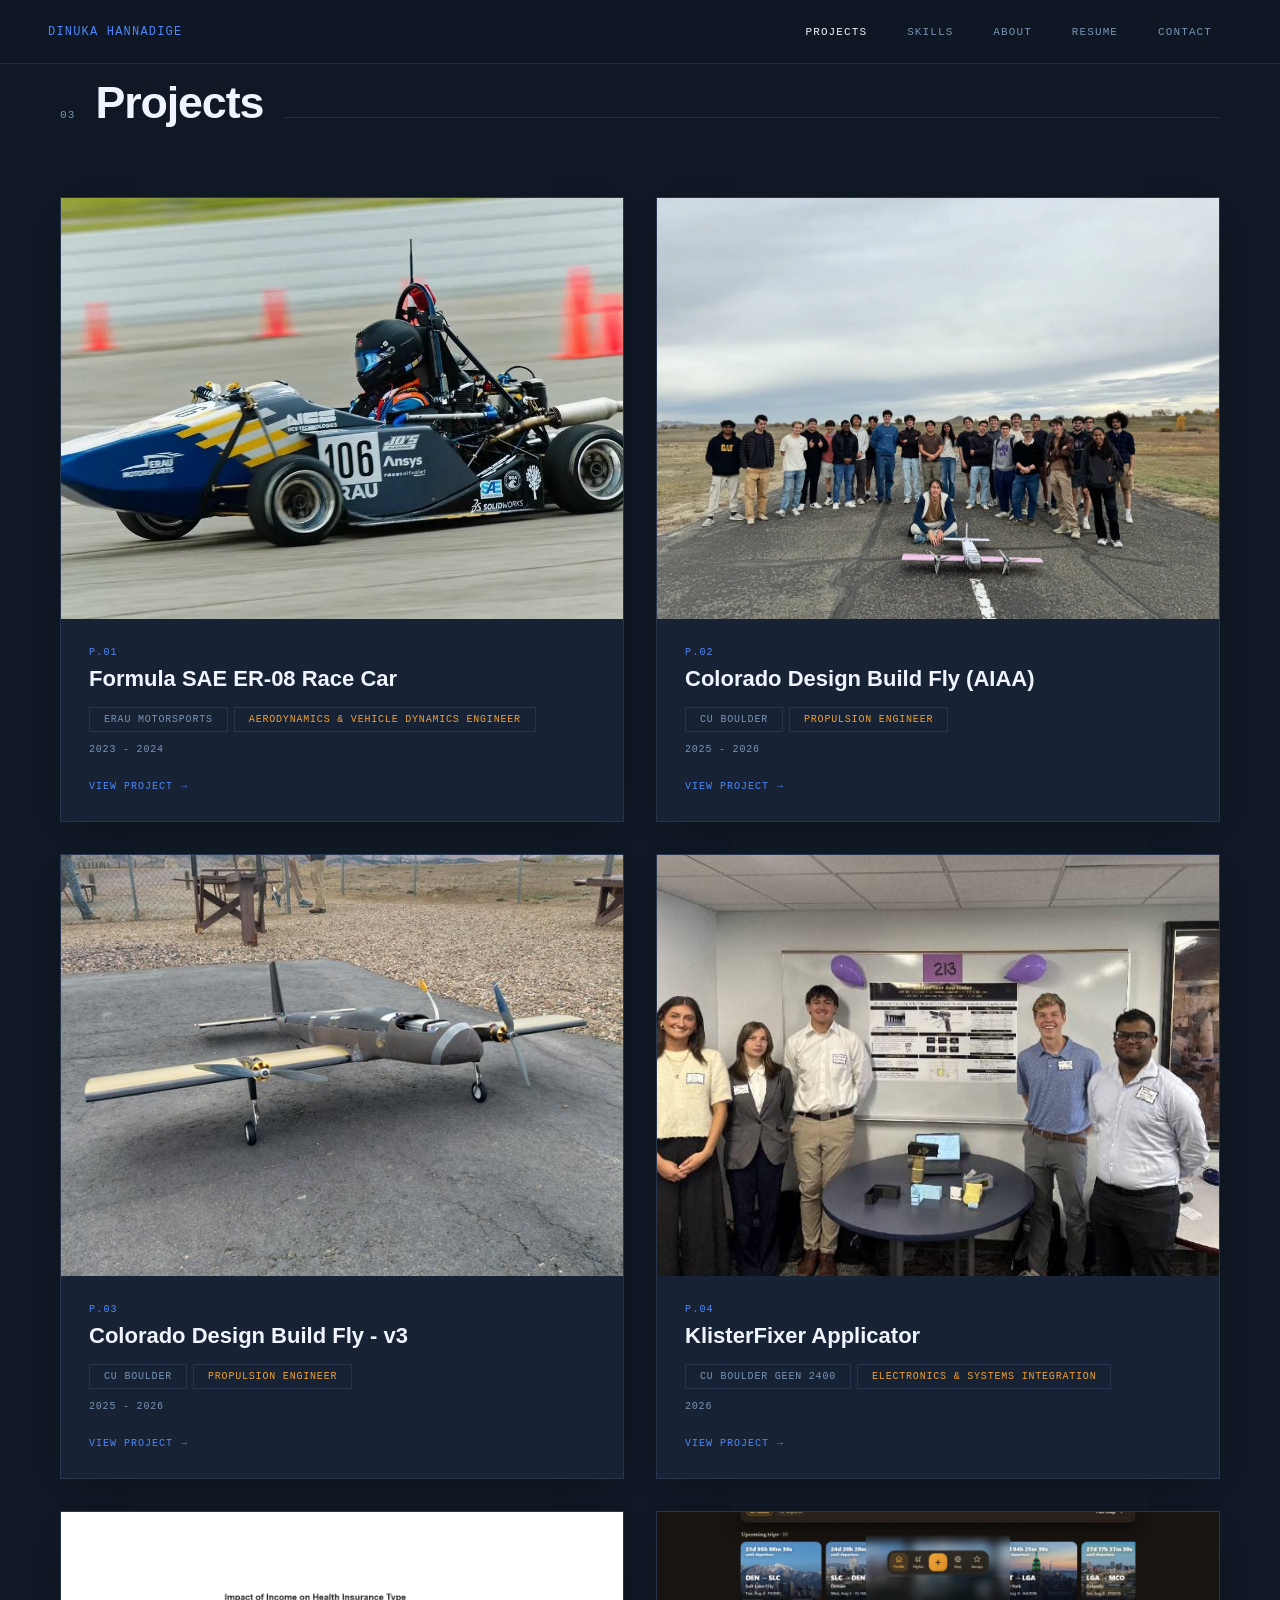
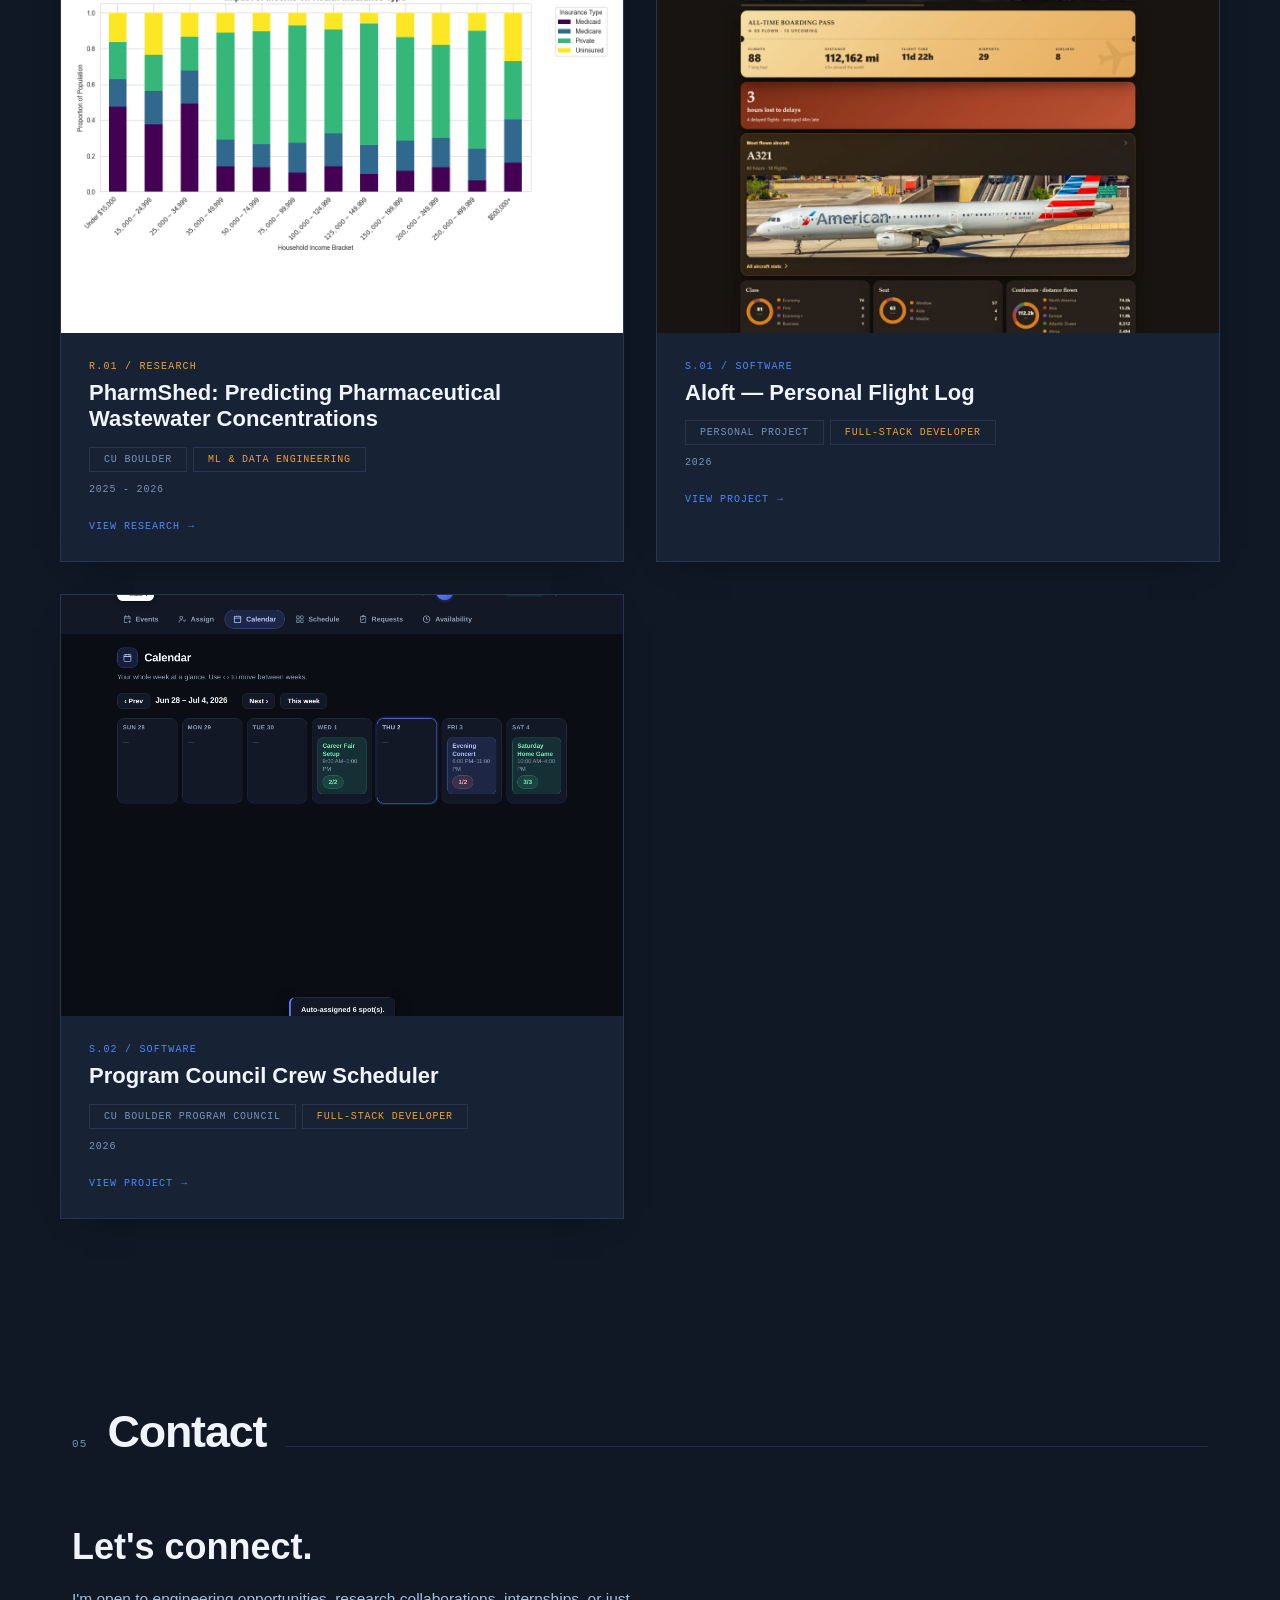
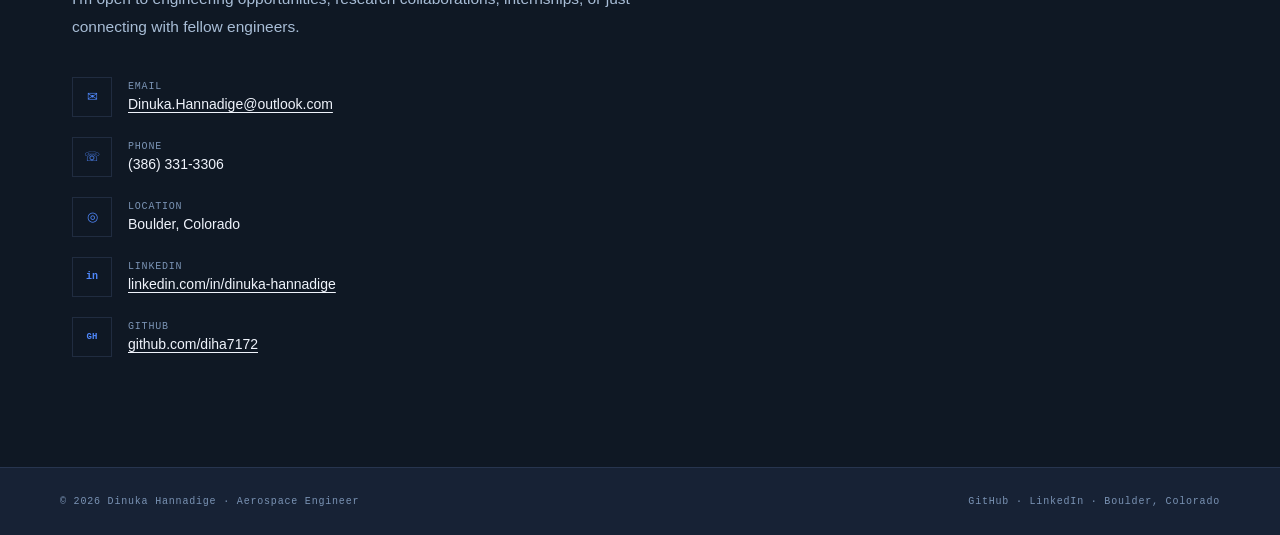
==== projects.html @ c3eb59fe "Add a thumbnail to the PharmShed research card The R.01 research card was the only project card with" ====
<!DOCTYPE html>
<html lang="en">
<head>
  <meta charset="UTF-8">
  <meta http-equiv="Content-Security-Policy" content="default-src 'self'; img-src 'self' data:; style-src 'self' 'unsafe-inline' https://fonts.googleapis.com; font-src 'self' https://fonts.gstatic.com; script-src 'self' 'unsafe-inline'; object-src 'self'; base-uri 'self'; form-action 'none'">
  <meta name="referrer" content="strict-origin-when-cross-origin">
  <meta name="viewport" content="width=device-width, initial-scale=1.0">
  <title>Projects - Dinuka Hannadige</title>
  <link rel="preconnect" href="https://fonts.googleapis.com"><link href="https://fonts.googleapis.com/css2?family=Space+Mono:wght@400;700&family=Syne:wght@400;700;800&family=DM+Sans:wght@300;400&display=swap" rel="stylesheet">
  <link rel="stylesheet" href="style.css?v=3">
  
</head>
<body>
<nav>
  <a href="index.html" class="nav-logo" style="text-decoration:none">Dinuka Hannadige</a>
  <ul class="nav-links"><li><a href="projects.html" style="color:var(--text)">Projects</a></li><li><a href="index.html#skills">Skills</a></li><li><a href="index.html#about">About</a></li><li><a href="index.html#resume">Resume</a></li><li><a href="index.html#contact">Contact</a></li></ul>
</nav>

<section class="projects-page" id="projects">
  <div class="section-header">
    <span class="section-num">03</span>
    <h1 class="section-title">Projects</h1>
    <div class="section-line"></div>
  </div>
  <div class="projects-grid">
    <a href="projects/fsae.html" class="proj-card">
  <div class="proj-card-thumb"><img src="[data-uri]" alt="Formula SAE ER-08 Race Car" loading="lazy"></div>
  <div class="proj-card-body">
    <div class="proj-card-num">P.01</div>
    <div class="proj-card-title">Formula SAE ER-08 Race Car</div>
    <div class="proj-card-tags"><span class="tag">ERAU Motorsports</span><span class="tag" style="color:var(--accent2)">Aerodynamics & Vehicle Dynamics Engineer</span></div>
    <div class="proj-card-year">2023 - 2024</div>
    <div class="proj-card-cta">View Project</div>
  </div>
</a>
<a href="projects/dbf-v1.html" class="proj-card">
  <div class="proj-card-thumb"><img src="[data-uri]" alt="Colorado Design Build Fly (AIAA)" loading="lazy"></div>
  <div class="proj-card-body">
    <div class="proj-card-num">P.02</div>
    <div class="proj-card-title">Colorado Design Build Fly (AIAA)</div>
    <div class="proj-card-tags"><span class="tag">CU Boulder</span><span class="tag" style="color:var(--accent2)">Propulsion Engineer</span></div>
    <div class="proj-card-year">2025 - 2026</div>
    <div class="proj-card-cta">View Project</div>
  </div>
</a>
<a href="projects/dbf-v3.html" class="proj-card">
  <div class="proj-card-thumb"><img src="[data-uri]" alt="Colorado Design Build Fly - v3" loading="lazy"></div>
  <div class="proj-card-body">
    <div class="proj-card-num">P.03</div>
    <div class="proj-card-title">Colorado Design Build Fly - v3</div>
    <div class="proj-card-tags"><span class="tag">CU Boulder</span><span class="tag" style="color:var(--accent2)">Propulsion Engineer</span></div>
    <div class="proj-card-year">2025 - 2026</div>
    <div class="proj-card-cta">View Project</div>
  </div>
</a>
<a href="projects/klisterfixer.html" class="proj-card">
  <div class="proj-card-thumb"><img src="[data-uri]" alt="KlisterFixer Applicator" loading="lazy"></div>
  <div class="proj-card-body">
    <div class="proj-card-num">P.04</div>
    <div class="proj-card-title">KlisterFixer Applicator</div>
    <div class="proj-card-tags"><span class="tag">CU Boulder GEEN 2400</span><span class="tag" style="color:var(--accent2)">Electronics & Systems Integration</span></div>
    <div class="proj-card-year">2026</div>
    <div class="proj-card-cta">View Project</div>
  </div>
</a>
<a href="projects/pharmshed.html" class="proj-card">
  <div class="proj-card-thumb chart"><img src="assets/pharmshed/graph_insurance_income.png" width="1200" height="600" alt="PharmShed research figure: household income vs. health-insurance-type stacked-bar analysis" loading="lazy"></div>
  <div class="proj-card-body">
    <div class="proj-card-num" style="color:var(--accent2)">R.01 / Research</div>
    <div class="proj-card-title">PharmShed: Predicting Pharmaceutical Wastewater Concentrations</div>
    <div class="proj-card-tags"><span class="tag">CU Boulder</span><span class="tag" style="color:var(--accent2)">ML &amp; Data Engineering</span></div>
    <div class="proj-card-year">2025 - 2026</div>
    <div class="proj-card-cta">View Research</div>
  </div>
</a>
<a href="projects/aloft.html" class="proj-card">
  <div class="proj-card-thumb"><img src="assets/aloft/dashboard.webp" alt="Aloft personal flight log" loading="lazy"></div>
  <div class="proj-card-body">
    <div class="proj-card-num">S.01 / Software</div>
    <div class="proj-card-title">Aloft &mdash; Personal Flight Log</div>
    <div class="proj-card-tags"><span class="tag">Personal Project</span><span class="tag" style="color:var(--accent2)">Full-Stack Developer</span></div>
    <div class="proj-card-year">2026</div>
    <div class="proj-card-cta">View Project</div>
  </div>
</a>
<a href="projects/crew-scheduler.html" class="proj-card">
  <div class="proj-card-thumb"><img src="assets/crew/calendar.png" alt="Program Council Crew Scheduler" loading="lazy"></div>
  <div class="proj-card-body">
    <div class="proj-card-num">S.02 / Software</div>
    <div class="proj-card-title">Program Council Crew Scheduler</div>
    <div class="proj-card-tags"><span class="tag">CU Boulder Program Council</span><span class="tag" style="color:var(--accent2)">Full-Stack Developer</span></div>
    <div class="proj-card-year">2026</div>
    <div class="proj-card-cta">View Project</div>
  </div>
</a>
  </div>
</section>
<section id="contact">
  <div class="section-header">
    <span class="section-num">05</span>
    <h2 class="section-title">Contact</h2>
    <div class="section-line"></div>
  </div>
  <div class="contact-details-only">
    <h3>Let's connect.</h3>
    <p>I'm open to engineering opportunities, research collaborations, internships, or just connecting with fellow engineers.</p>
    <div class="contact-details">
      <div class="contact-item"><div class="contact-icon">✉</div><div><div class="ci-label">Email</div><div class="ci-value"><a href="mailto:Dinuka.Hannadige@outlook.com">Dinuka.Hannadige@outlook.com</a></div></div></div>
      <div class="contact-item"><div class="contact-icon">☏</div><div><div class="ci-label">Phone</div><div class="ci-value">(386) 331-3306</div></div></div>
      <div class="contact-item"><div class="contact-icon">◎</div><div><div class="ci-label">Location</div><div class="ci-value">Boulder, Colorado</div></div></div>
      <div class="contact-item"><div class="contact-icon" style="font-size:10px;font-weight:700;">in</div><div><div class="ci-label">LinkedIn</div><div class="ci-value"><a href="https://www.linkedin.com/in/dinuka-hannadige" target="_blank" rel="noopener">linkedin.com/in/dinuka-hannadige</a></div></div></div><div class="contact-item"><div class="contact-icon" style="font-size:9px;font-weight:700;">GH</div><div><div class="ci-label">GitHub</div><div class="ci-value"><a href="https://github.com/diha7172" target="_blank" rel="noopener">github.com/diha7172</a></div></div></div>
    </div>
  </div>
</section>
<footer>
  <p>© 2026 Dinuka Hannadige · Aerospace Engineer</p>
  <p><a href="https://github.com/diha7172" target="_blank" rel="noopener">GitHub</a> · <a href="https://www.linkedin.com/in/dinuka-hannadige" target="_blank" rel="noopener">LinkedIn</a> · Boulder, Colorado</p>
</footer>

</body>
</html>
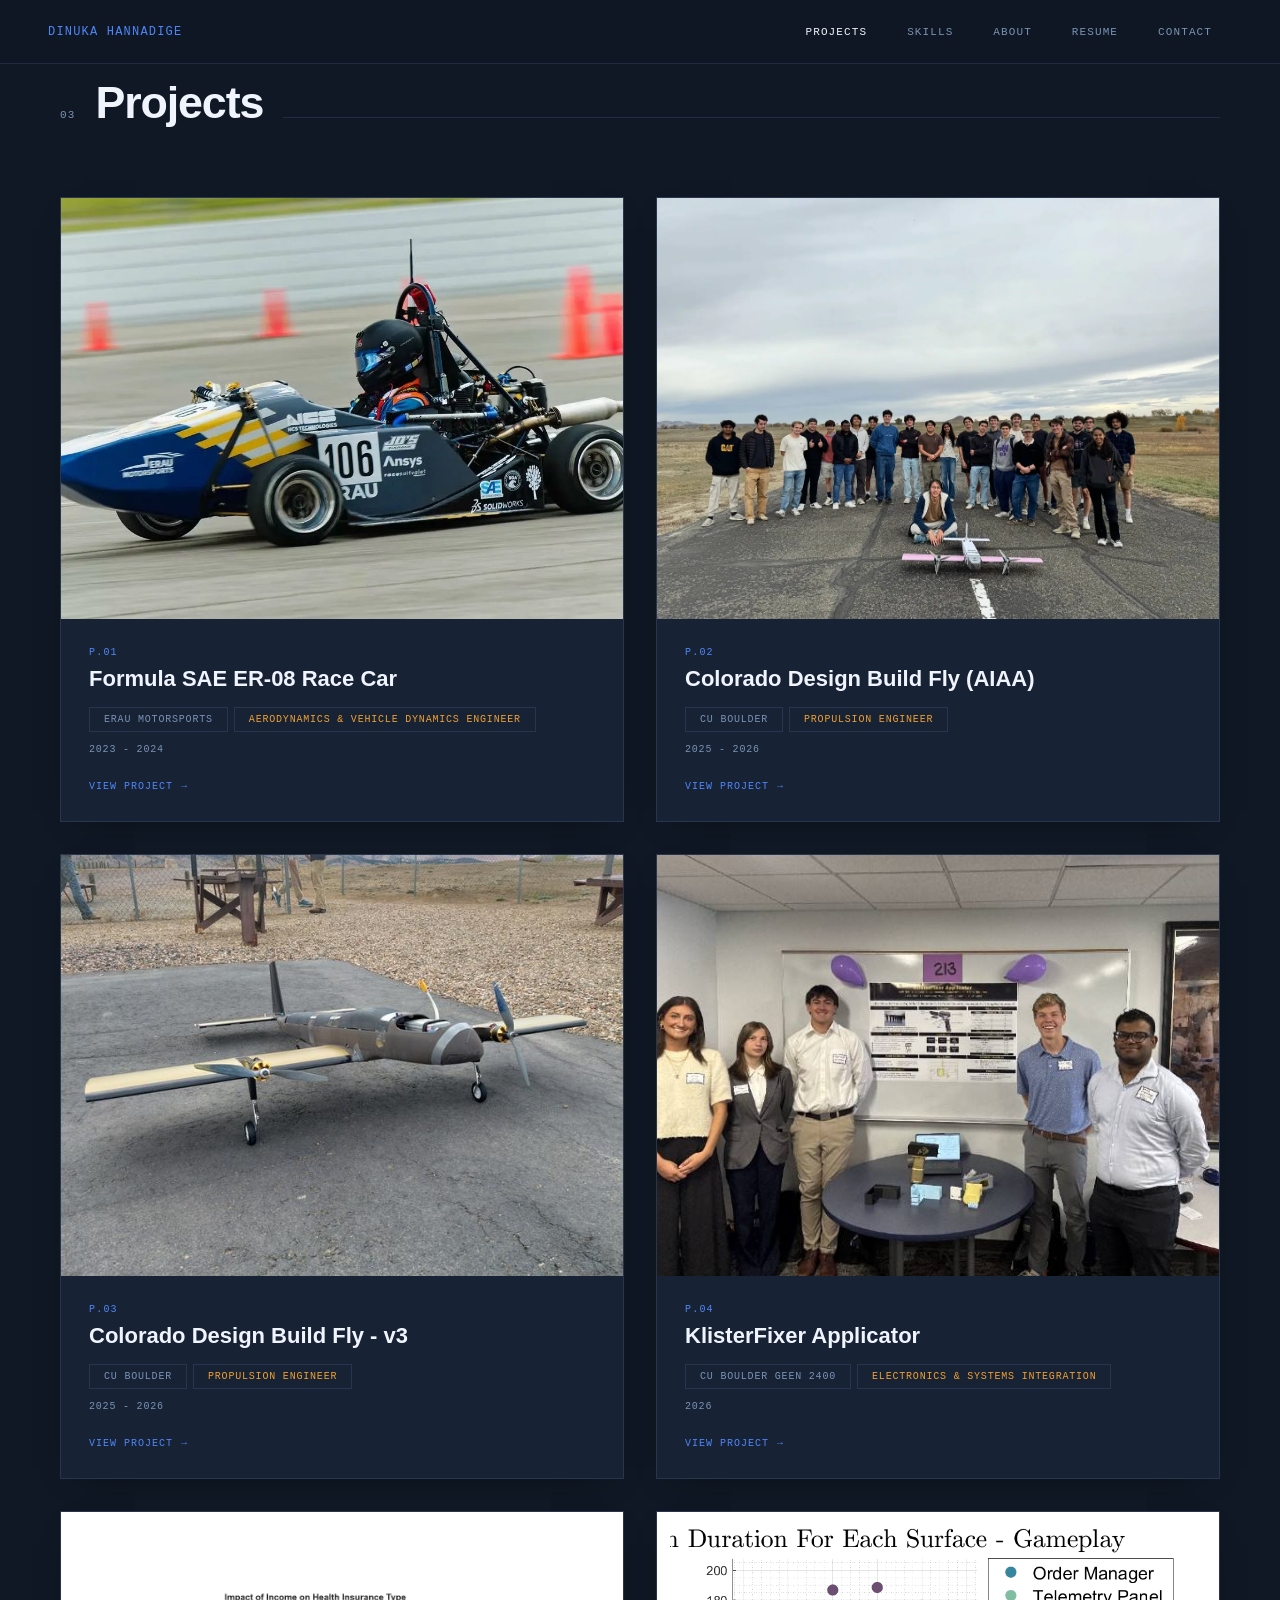
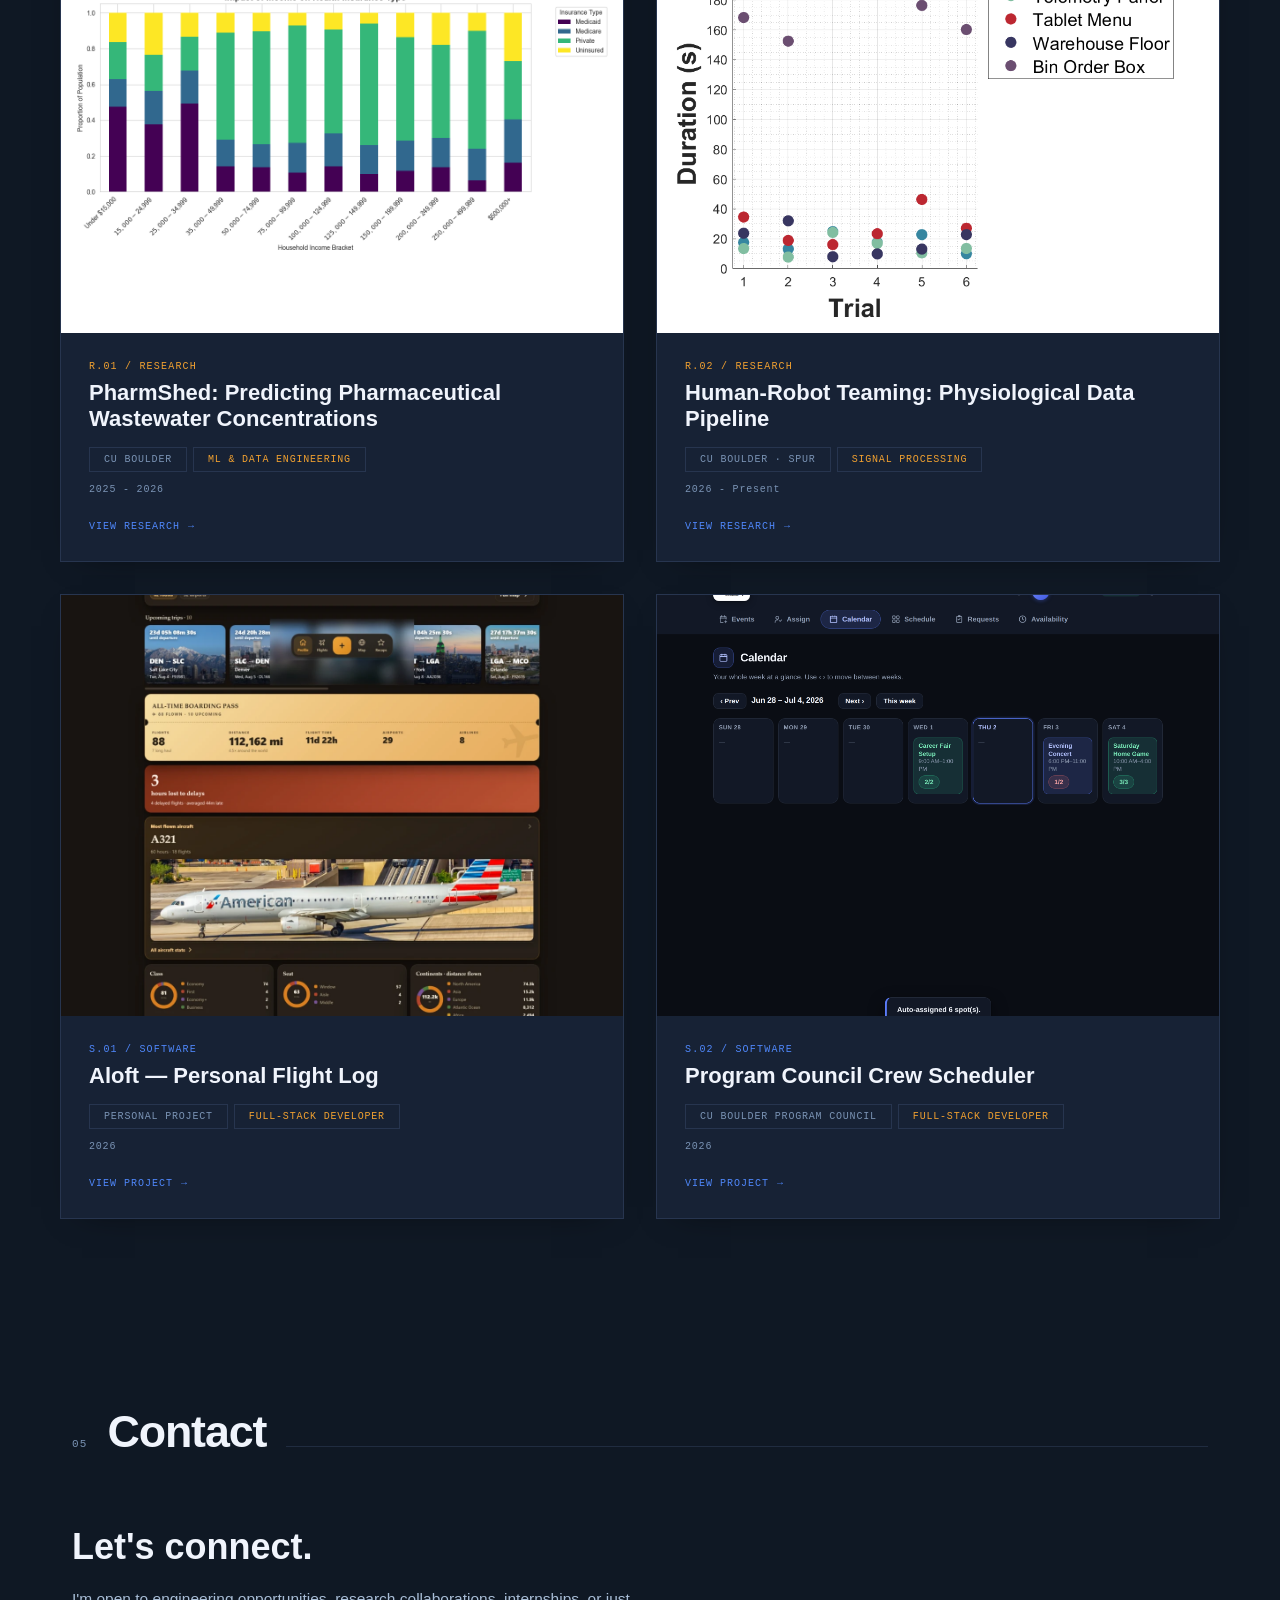
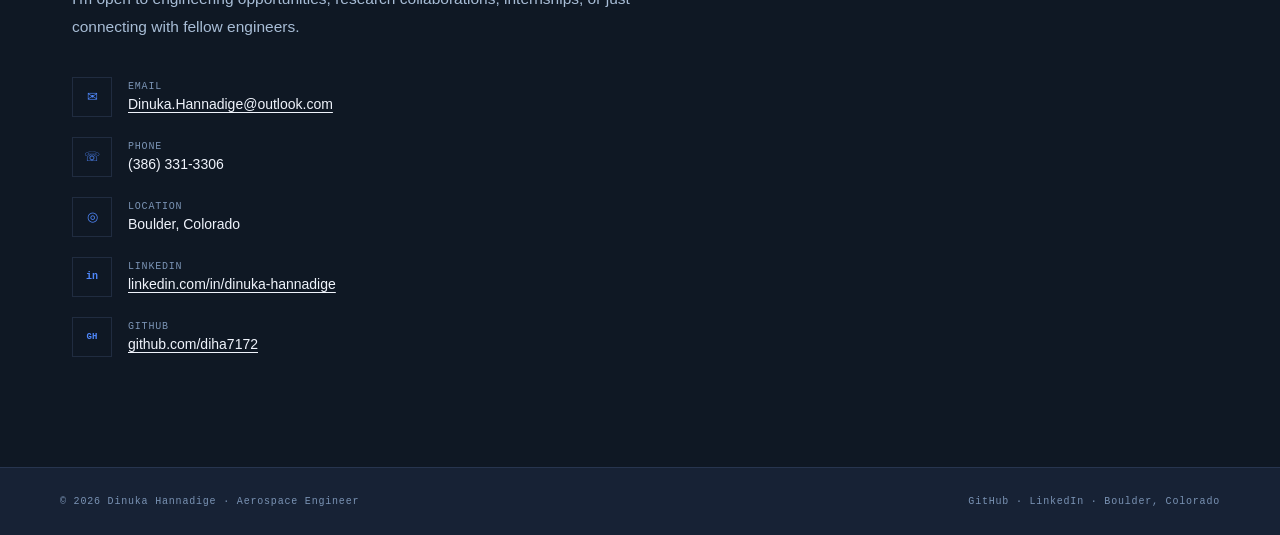
==== commit c6ce92e2: "Add Human-Robot Teaming (SPUR) research project New R.02 case study for the SPUR human-robot teaming" ====
--- a/projects.html
+++ b/projects.html
@@ -7,7 +7,7 @@
   <meta name="viewport" content="width=device-width, initial-scale=1.0">
   <title>Projects - Dinuka Hannadige</title>
   <link rel="preconnect" href="https://fonts.googleapis.com"><link href="https://fonts.googleapis.com/css2?family=Space+Mono:wght@400;700&family=Syne:wght@400;700;800&family=DM+Sans:wght@300;400&display=swap" rel="stylesheet">
-  <link rel="stylesheet" href="style.css?v=3">
+  <link rel="stylesheet" href="style.css?v=5">
   
 </head>
 <body>
@@ -73,6 +73,16 @@
     <div class="proj-card-cta">View Research</div>
   </div>
 </a>
+<a href="projects/human-robot-teaming.html" class="proj-card">
+  <div class="proj-card-thumb chart"><img src="assets/hrt/eye-fixation.png" width="875" height="656" alt="Human-Robot Teaming research: eye-tracking fixation-by-surface analysis" loading="lazy"></div>
+  <div class="proj-card-body">
+    <div class="proj-card-num" style="color:var(--accent2)">R.02 / Research</div>
+    <div class="proj-card-title">Human-Robot Teaming: Physiological Data Pipeline</div>
+    <div class="proj-card-tags"><span class="tag">CU Boulder &middot; SPUR</span><span class="tag" style="color:var(--accent2)">Signal Processing</span></div>
+    <div class="proj-card-year">2026 - Present</div>
+    <div class="proj-card-cta">View Research</div>
+  </div>
+</a>
 <a href="projects/aloft.html" class="proj-card">
   <div class="proj-card-thumb"><img src="assets/aloft/dashboard.webp" alt="Aloft personal flight log" loading="lazy"></div>
   <div class="proj-card-body">
--- a/style.css
+++ b/style.css
@@ -18,8 +18,10 @@
 .hero-left{display:flex;flex-direction:column;justify-content:center;padding:80px 64px 80px 72px;position:relative;z-index:2;border-right:1px solid var(--border)}
 .hero-tag{font-family:"Space Mono",monospace;font-size:11px;color:var(--accent);letter-spacing:.15em;text-transform:uppercase;margin-bottom:32px;display:flex;align-items:center;gap:14px;opacity:0;animation:fadeUp .7s .1s ease both}
 .hero-tag::before{content:"";display:block;width:32px;height:1px;background:var(--accent)}
-.hero-name{font-family:"Syne",sans-serif;font-size:clamp(64px,7.5vw,118px);font-weight:800;line-height:.92;letter-spacing:-.04em;margin-bottom:28px;opacity:0;animation:fadeUp .7s .2s ease both;color:var(--text)}
-.hero-name .blue{background:linear-gradient(135deg,var(--accent) 0%,#7eb8ff 100%);-webkit-background-clip:text;-webkit-text-fill-color:transparent;background-clip:text;display:inline-block;padding-bottom:.14em;margin-bottom:-.14em}
+.hero-name{font-family:"Syne",sans-serif;font-size:clamp(64px,7.5vw,118px);font-weight:800;line-height:1;letter-spacing:-.04em;margin-bottom:28px;opacity:0;animation:fadeUp .7s .2s ease both;color:var(--text)}
+/* line-height:1 keeps the "g" descender inside the line box so -webkit-background-clip:text
+   never crops it — the cross-browser-safe fix (Safari ignores padding on clipped text) */
+.hero-name .blue{background:linear-gradient(135deg,var(--accent) 0%,#7eb8ff 100%);-webkit-background-clip:text;-webkit-text-fill-color:transparent;background-clip:text}
 .hero-tagline{font-family:"Space Mono",monospace;font-size:11px;letter-spacing:.13em;text-transform:uppercase;color:var(--muted);margin-bottom:52px;opacity:0;animation:fadeUp .7s .35s ease both;display:flex;align-items:center;gap:12px}
 .hero-tagline::before{content:"";display:block;width:28px;height:1px;background:var(--muted)}
 .hero-ctas{display:flex;gap:16px;flex-wrap:wrap;opacity:0;animation:fadeUp .7s .5s ease both}
@@ -223,6 +225,10 @@
 .shot-fig .img-caption{border:1px solid var(--border);border-top:none;border-radius:0 0 9px 9px}
 .gallery-2{display:grid;grid-template-columns:1fr 1fr;gap:16px;align-items:start;margin-top:4px}
 .gallery-2.gallery-cap .shot{aspect-ratio:16/10;object-fit:cover;object-position:top}
+/* Research data figures: full plot on white, captioned, lightbox-zoomable */
+.data-fig{margin:0}
+.data-fig .shot{background:#fff;border:1px solid var(--border);border-bottom:none;border-radius:6px 6px 0 0}
+.data-fig .img-caption{border:1px solid var(--border);border-top:none;border-radius:0 0 6px 6px}
 /* Let the browser-frame URL label ellipsis engage so long URLs can't force
    horizontal overflow (the flex/grid chain would otherwise refuse to shrink) */
 .project-images,.shot-fig,.browser-frame,.gallery-2{min-width:0}
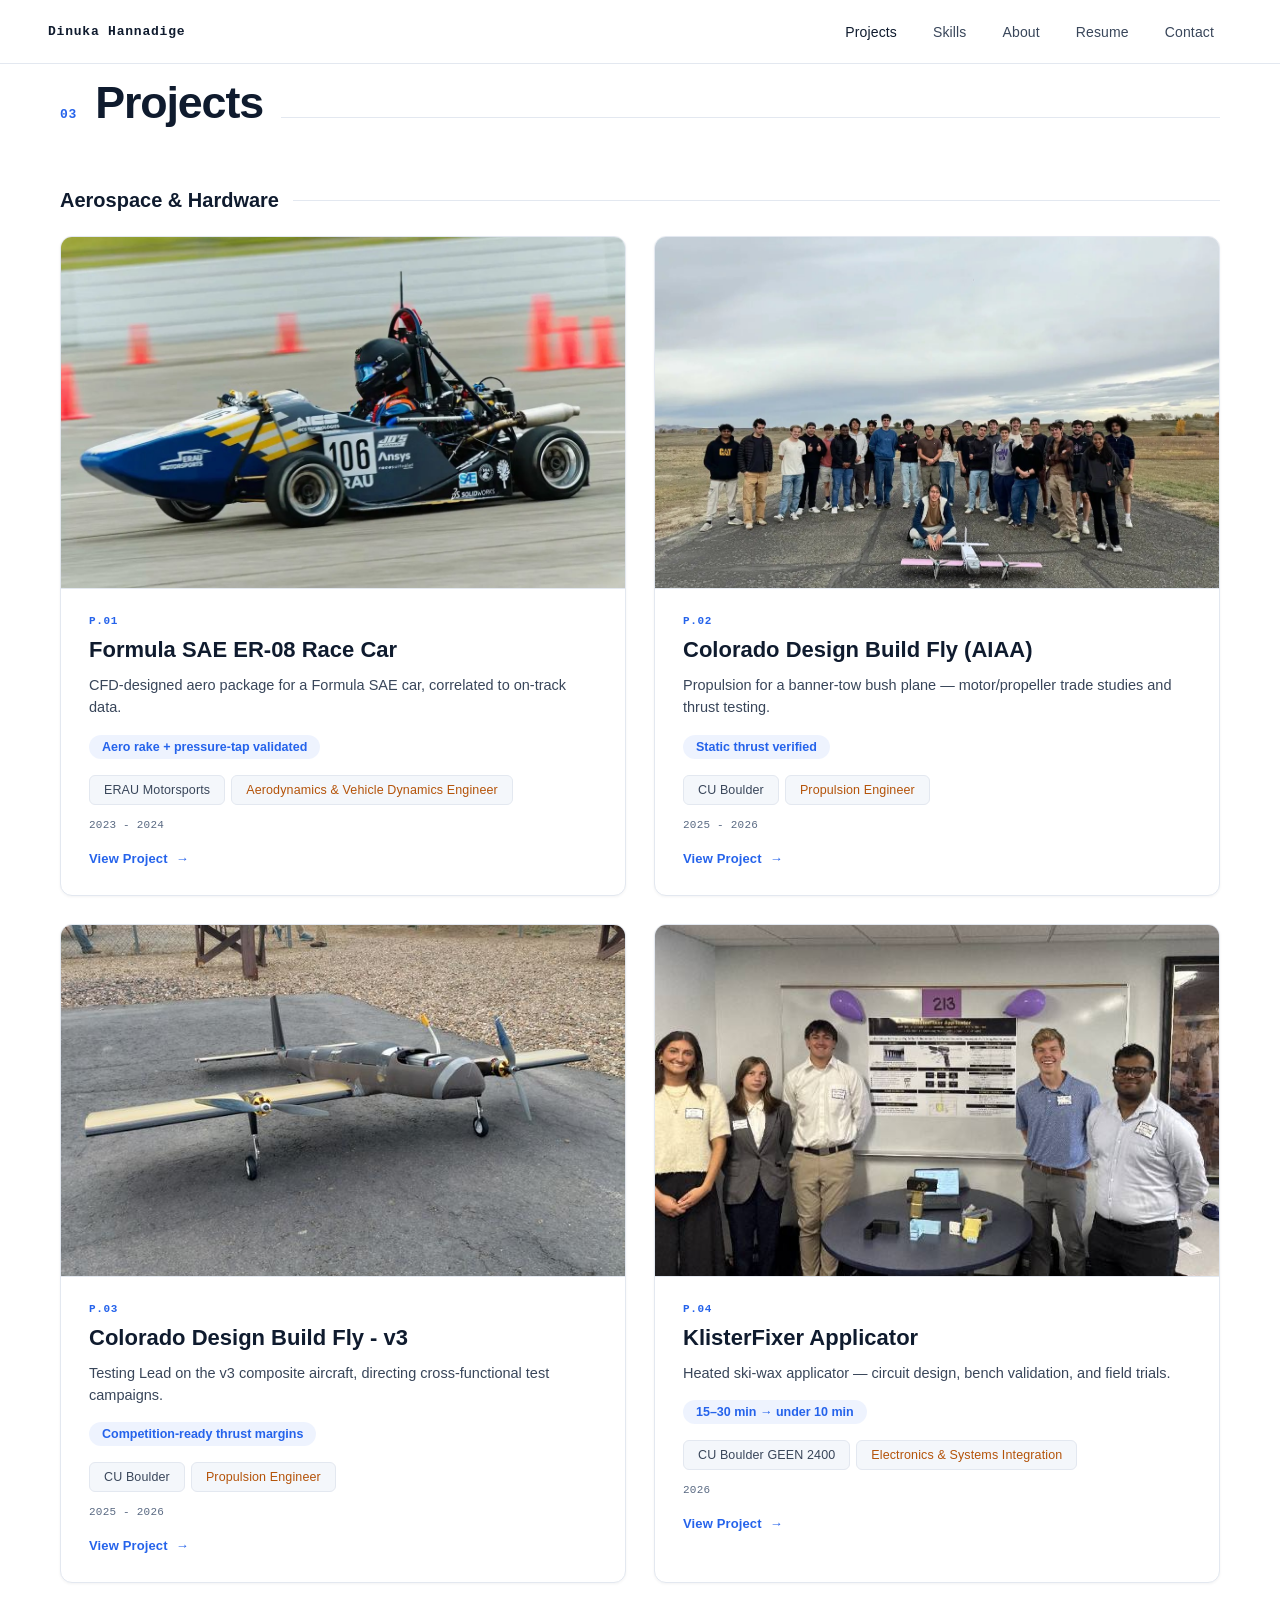
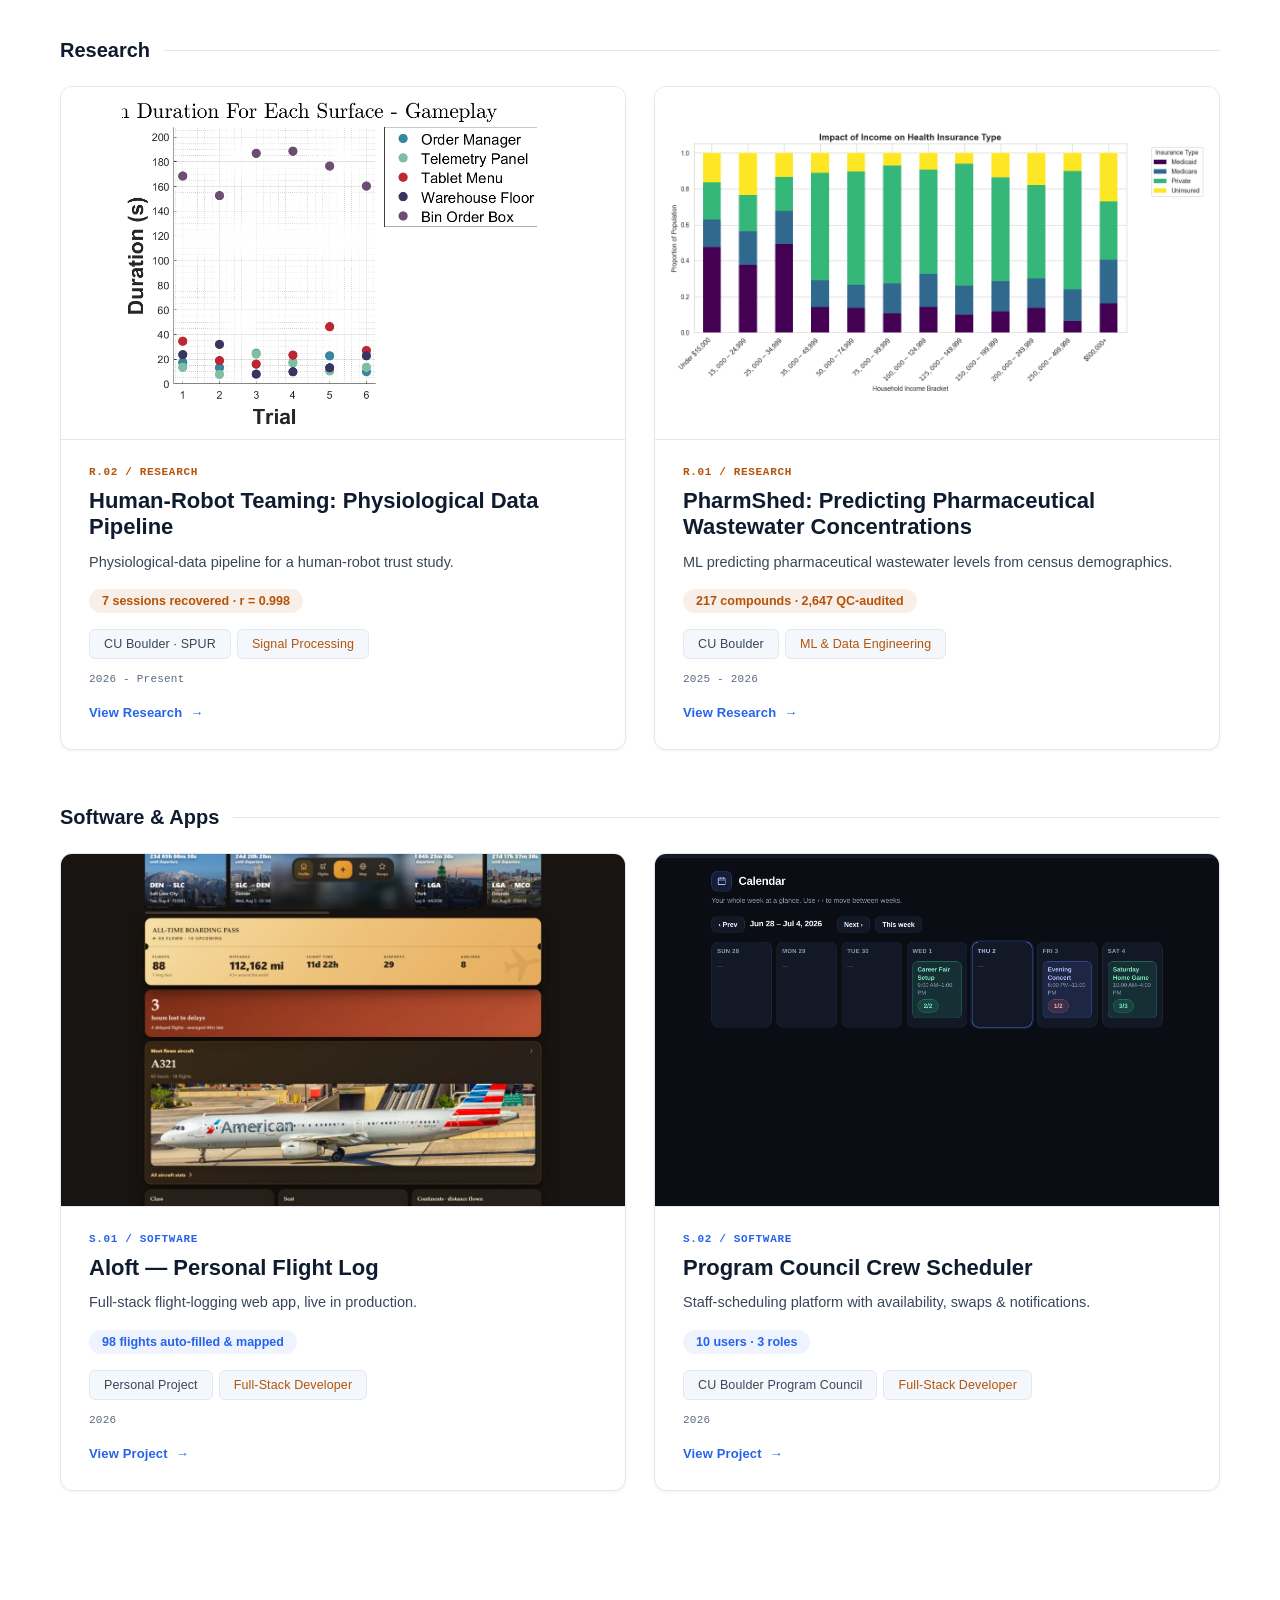
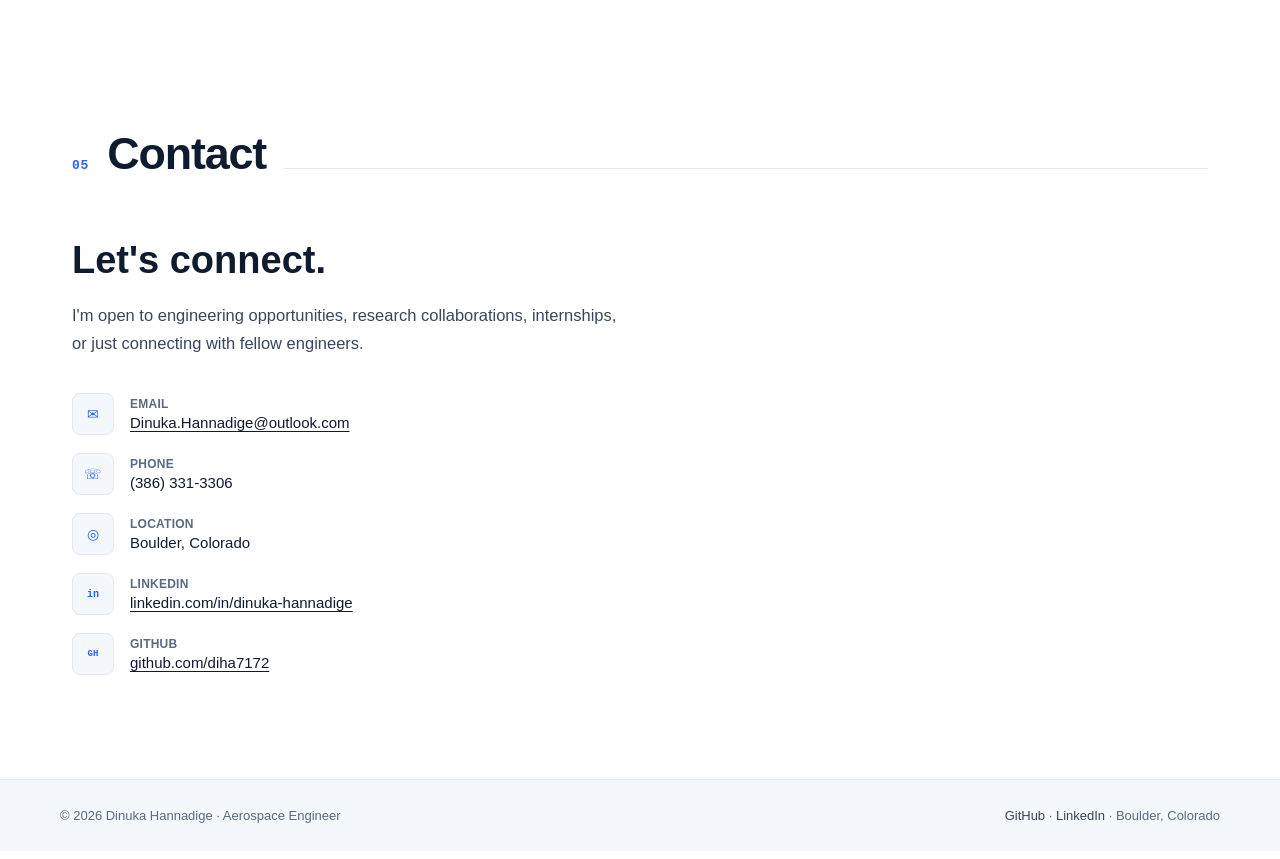
==== commit b3fec981: "Redesign UI: clean light theme, refined for recruiter scannability Grounded in a 6-agent recruiter-U" ====
--- a/projects.html
+++ b/projects.html
@@ -7,7 +7,7 @@
   <meta name="viewport" content="width=device-width, initial-scale=1.0">
   <title>Projects - Dinuka Hannadige</title>
   <link rel="preconnect" href="https://fonts.googleapis.com"><link href="https://fonts.googleapis.com/css2?family=Space+Mono:wght@400;700&family=Syne:wght@400;700;800&family=DM+Sans:wght@300;400&display=swap" rel="stylesheet">
-  <link rel="stylesheet" href="style.css?v=5">
+  <link rel="stylesheet" href="style.css?v=6">
   
 </head>
 <body>
@@ -22,12 +22,16 @@
     <h1 class="section-title">Projects</h1>
     <div class="section-line"></div>
   </div>
-  <div class="projects-grid">
-    <a href="projects/fsae.html" class="proj-card">
+    <div class="projects-group">
+    <div class="projects-group-title">Aerospace &amp; Hardware</div>
+    <div class="projects-grid">
+<a href="projects/fsae.html" class="proj-card">
   <div class="proj-card-thumb"><img src="[data-uri]" alt="Formula SAE ER-08 Race Car" loading="lazy"></div>
   <div class="proj-card-body">
     <div class="proj-card-num">P.01</div>
     <div class="proj-card-title">Formula SAE ER-08 Race Car</div>
+    <div class="proj-card-desc">CFD-designed aero package for a Formula SAE car, correlated to on-track data.</div>
+    <div class="proj-card-metric">Aero rake + pressure-tap validated</div>
     <div class="proj-card-tags"><span class="tag">ERAU Motorsports</span><span class="tag" style="color:var(--accent2)">Aerodynamics & Vehicle Dynamics Engineer</span></div>
     <div class="proj-card-year">2023 - 2024</div>
     <div class="proj-card-cta">View Project</div>
@@ -38,6 +42,8 @@
   <div class="proj-card-body">
     <div class="proj-card-num">P.02</div>
     <div class="proj-card-title">Colorado Design Build Fly (AIAA)</div>
+    <div class="proj-card-desc">Propulsion for a banner-tow bush plane — motor/propeller trade studies and thrust testing.</div>
+    <div class="proj-card-metric">Static thrust verified</div>
     <div class="proj-card-tags"><span class="tag">CU Boulder</span><span class="tag" style="color:var(--accent2)">Propulsion Engineer</span></div>
     <div class="proj-card-year">2025 - 2026</div>
     <div class="proj-card-cta">View Project</div>
@@ -48,6 +54,8 @@
   <div class="proj-card-body">
     <div class="proj-card-num">P.03</div>
     <div class="proj-card-title">Colorado Design Build Fly - v3</div>
+    <div class="proj-card-desc">Testing Lead on the v3 composite aircraft, directing cross-functional test campaigns.</div>
+    <div class="proj-card-metric">Competition-ready thrust margins</div>
     <div class="proj-card-tags"><span class="tag">CU Boulder</span><span class="tag" style="color:var(--accent2)">Propulsion Engineer</span></div>
     <div class="proj-card-year">2025 - 2026</div>
     <div class="proj-card-cta">View Project</div>
@@ -58,9 +66,28 @@
   <div class="proj-card-body">
     <div class="proj-card-num">P.04</div>
     <div class="proj-card-title">KlisterFixer Applicator</div>
+    <div class="proj-card-desc">Heated ski-wax applicator — circuit design, bench validation, and field trials.</div>
+    <div class="proj-card-metric">15–30 min → under 10 min</div>
     <div class="proj-card-tags"><span class="tag">CU Boulder GEEN 2400</span><span class="tag" style="color:var(--accent2)">Electronics & Systems Integration</span></div>
     <div class="proj-card-year">2026</div>
     <div class="proj-card-cta">View Project</div>
+  </div>
+</a>
+    </div>
+  </div>
+  <div class="projects-group">
+    <div class="projects-group-title">Research</div>
+    <div class="projects-grid">
+<a href="projects/human-robot-teaming.html" class="proj-card">
+  <div class="proj-card-thumb chart"><img src="assets/hrt/eye-fixation.png" width="875" height="656" alt="Human-Robot Teaming research: eye-tracking fixation-by-surface analysis" loading="lazy"></div>
+  <div class="proj-card-body">
+    <div class="proj-card-num" style="color:var(--accent2)">R.02 / Research</div>
+    <div class="proj-card-title">Human-Robot Teaming: Physiological Data Pipeline</div>
+    <div class="proj-card-desc">Physiological-data pipeline for a human-robot trust study.</div>
+    <div class="proj-card-metric amber">7 sessions recovered · r = 0.998</div>
+    <div class="proj-card-tags"><span class="tag">CU Boulder &middot; SPUR</span><span class="tag" style="color:var(--accent2)">Signal Processing</span></div>
+    <div class="proj-card-year">2026 - Present</div>
+    <div class="proj-card-cta">View Research</div>
   </div>
 </a>
 <a href="projects/pharmshed.html" class="proj-card">
@@ -68,26 +95,25 @@
   <div class="proj-card-body">
     <div class="proj-card-num" style="color:var(--accent2)">R.01 / Research</div>
     <div class="proj-card-title">PharmShed: Predicting Pharmaceutical Wastewater Concentrations</div>
+    <div class="proj-card-desc">ML predicting pharmaceutical wastewater levels from census demographics.</div>
+    <div class="proj-card-metric amber">217 compounds · 2,647 QC-audited</div>
     <div class="proj-card-tags"><span class="tag">CU Boulder</span><span class="tag" style="color:var(--accent2)">ML &amp; Data Engineering</span></div>
     <div class="proj-card-year">2025 - 2026</div>
     <div class="proj-card-cta">View Research</div>
   </div>
 </a>
-<a href="projects/human-robot-teaming.html" class="proj-card">
-  <div class="proj-card-thumb chart"><img src="assets/hrt/eye-fixation.png" width="875" height="656" alt="Human-Robot Teaming research: eye-tracking fixation-by-surface analysis" loading="lazy"></div>
-  <div class="proj-card-body">
-    <div class="proj-card-num" style="color:var(--accent2)">R.02 / Research</div>
-    <div class="proj-card-title">Human-Robot Teaming: Physiological Data Pipeline</div>
-    <div class="proj-card-tags"><span class="tag">CU Boulder &middot; SPUR</span><span class="tag" style="color:var(--accent2)">Signal Processing</span></div>
-    <div class="proj-card-year">2026 - Present</div>
-    <div class="proj-card-cta">View Research</div>
+    </div>
   </div>
-</a>
+  <div class="projects-group">
+    <div class="projects-group-title">Software &amp; Apps</div>
+    <div class="projects-grid">
 <a href="projects/aloft.html" class="proj-card">
   <div class="proj-card-thumb"><img src="assets/aloft/dashboard.webp" alt="Aloft personal flight log" loading="lazy"></div>
   <div class="proj-card-body">
     <div class="proj-card-num">S.01 / Software</div>
     <div class="proj-card-title">Aloft &mdash; Personal Flight Log</div>
+    <div class="proj-card-desc">Full-stack flight-logging web app, live in production.</div>
+    <div class="proj-card-metric">98 flights auto-filled &amp; mapped</div>
     <div class="proj-card-tags"><span class="tag">Personal Project</span><span class="tag" style="color:var(--accent2)">Full-Stack Developer</span></div>
     <div class="proj-card-year">2026</div>
     <div class="proj-card-cta">View Project</div>
@@ -98,11 +124,14 @@
   <div class="proj-card-body">
     <div class="proj-card-num">S.02 / Software</div>
     <div class="proj-card-title">Program Council Crew Scheduler</div>
+    <div class="proj-card-desc">Staff-scheduling platform with availability, swaps &amp; notifications.</div>
+    <div class="proj-card-metric">10 users · 3 roles</div>
     <div class="proj-card-tags"><span class="tag">CU Boulder Program Council</span><span class="tag" style="color:var(--accent2)">Full-Stack Developer</span></div>
     <div class="proj-card-year">2026</div>
     <div class="proj-card-cta">View Project</div>
   </div>
 </a>
+    </div>
   </div>
 </section>
 <section id="contact">
--- a/style.css
+++ b/style.css
@@ -1,270 +1,245 @@
 
 *,*::before,*::after{box-sizing:border-box;margin:0;padding:0}
 :root{
-  --bg:#0f1824;--surface:#172235;--card:#1e2d45;
-  --border:rgba(148,180,255,0.13);--accent:#4f87fa;--accent2:#f0a030;
-  --text:#f0f4fc;--muted:#7a93b4;--dim:#a8bdd6;
+  /* Clean light theme */
+  --bg:#ffffff;--surface:#f4f7fb;--card:#ffffff;
+  --border:#e3e8f0;--accent:#2563eb;--accent2:#b45309;
+  --text:#0f1b2e;--muted:#5a6a83;--dim:#39465a;
 }
 html{scroll-behavior:smooth}
-body{background:var(--bg);color:var(--text);font-family:"DM Sans",sans-serif;font-weight:400;overflow-x:hidden}
-
-nav{position:fixed;top:0;left:0;right:0;z-index:200;display:flex;justify-content:space-between;align-items:center;padding:0 48px;height:64px;background:rgba(15,24,36,0.94);backdrop-filter:blur(24px);border-bottom:1px solid var(--border)}
-.nav-logo{font-family:"Space Mono",monospace;font-size:12px;color:var(--accent);letter-spacing:.1em;text-transform:uppercase}
+body{background:var(--bg);color:var(--text);font-family:"DM Sans",sans-serif;font-weight:400;font-size:16px;overflow-x:hidden}
+
+nav{position:fixed;top:0;left:0;right:0;z-index:200;display:flex;justify-content:space-between;align-items:center;padding:0 48px;height:64px;background:rgba(255,255,255,0.9);backdrop-filter:blur(18px);border-bottom:1px solid var(--border)}
+.nav-logo{font-family:"Space Mono",monospace;font-size:13px;color:var(--text);letter-spacing:.06em;font-weight:700}
 .nav-links{display:flex;list-style:none}
-.nav-links a{display:block;padding:0 20px;font-family:"Space Mono",monospace;font-size:11px;color:var(--muted);text-decoration:none;letter-spacing:.1em;text-transform:uppercase;line-height:64px;transition:color .2s,background .2s}
-.nav-links a:hover{color:var(--text);background:rgba(59,130,246,.06)}
-
-.hero{min-height:100vh;display:grid;grid-template-columns:1fr 1fr;padding-top:64px;position:relative;overflow:hidden;background:radial-gradient(ellipse at 22% 55%,rgba(79,135,250,0.13) 0%,transparent 58%),var(--bg)}
-.hero-left{display:flex;flex-direction:column;justify-content:center;padding:80px 64px 80px 72px;position:relative;z-index:2;border-right:1px solid var(--border)}
-.hero-tag{font-family:"Space Mono",monospace;font-size:11px;color:var(--accent);letter-spacing:.15em;text-transform:uppercase;margin-bottom:32px;display:flex;align-items:center;gap:14px;opacity:0;animation:fadeUp .7s .1s ease both}
-.hero-tag::before{content:"";display:block;width:32px;height:1px;background:var(--accent)}
-.hero-name{font-family:"Syne",sans-serif;font-size:clamp(64px,7.5vw,118px);font-weight:800;line-height:1;letter-spacing:-.04em;margin-bottom:28px;opacity:0;animation:fadeUp .7s .2s ease both;color:var(--text)}
-/* line-height:1 keeps the "g" descender inside the line box so -webkit-background-clip:text
-   never crops it — the cross-browser-safe fix (Safari ignores padding on clipped text) */
-.hero-name .blue{background:linear-gradient(135deg,var(--accent) 0%,#7eb8ff 100%);-webkit-background-clip:text;-webkit-text-fill-color:transparent;background-clip:text}
-.hero-tagline{font-family:"Space Mono",monospace;font-size:11px;letter-spacing:.13em;text-transform:uppercase;color:var(--muted);margin-bottom:52px;opacity:0;animation:fadeUp .7s .35s ease both;display:flex;align-items:center;gap:12px}
-.hero-tagline::before{content:"";display:block;width:28px;height:1px;background:var(--muted)}
-.hero-ctas{display:flex;gap:16px;flex-wrap:wrap;opacity:0;animation:fadeUp .7s .5s ease both}
-.btn{display:inline-block;padding:13px 30px;font-family:"Space Mono",monospace;font-size:11px;letter-spacing:.1em;text-transform:uppercase;text-decoration:none;cursor:pointer;border:none;transition:all .25s}
-.btn-primary{background:var(--accent);color:#fff;box-shadow:0 0 0 rgba(79,135,250,0)}
-.btn-primary:hover{background:#3a72eb;transform:translateY(-2px);box-shadow:0 8px 24px rgba(79,135,250,0.35)}
-.btn-outline{background:transparent;color:var(--muted);border:1px solid rgba(148,180,255,0.25)}
-.btn-outline:hover{border-color:var(--accent);color:var(--text);background:rgba(79,135,250,0.07)}
-.hero-scroll-cue{position:absolute;bottom:44px;left:72px;display:flex;align-items:center;gap:12px;opacity:0;animation:fadeUp .7s .8s ease both}
-.hero-scroll-cue span{font-family:"Space Mono",monospace;font-size:9px;color:var(--muted);letter-spacing:.18em;text-transform:uppercase}
-.hero-scroll-line{width:48px;height:1px;background:var(--muted);transform-origin:left;animation:scrollPulse 2.4s ease-in-out infinite}
-@keyframes scrollPulse{0%,100%{opacity:.4;transform:scaleX(1)}50%{opacity:.85;transform:scaleX(.5)}}
-
-.hero-right{position:relative;overflow:hidden}
-.hero-right::after{content:"";position:absolute;inset:0;background:linear-gradient(to right,var(--bg) 0%,rgba(15,24,36,.25) 45%,transparent 100%),linear-gradient(to top,rgba(15,24,36,.75) 0%,transparent 38%);z-index:2;pointer-events:none}
-.grid-overlay{position:absolute;inset:0;background-image:linear-gradient(rgba(79,135,250,.05) 1px,transparent 1px),linear-gradient(90deg,rgba(79,135,250,.05) 1px,transparent 1px);background-size:56px 56px;z-index:3;pointer-events:none}
-.hero-bg{position:absolute;inset:0;width:100%;height:100%;object-fit:cover;opacity:.45;filter:saturate(.7);z-index:1}
-.hero-stats{position:absolute;bottom:0;left:0;right:0;z-index:5;display:grid;grid-template-columns:repeat(3,1fr);background:rgba(15,24,36,.82);backdrop-filter:blur(16px);border-top:1px solid var(--border);padding:22px 36px;opacity:0;animation:fadeUp .7s .65s ease both}
+.nav-links a{display:block;padding:0 18px;font-family:"DM Sans",sans-serif;font-size:14px;font-weight:500;color:var(--dim);text-decoration:none;letter-spacing:.01em;line-height:64px;transition:color .2s,background .2s}
+.nav-links a:hover{color:var(--accent);background:rgba(37,99,235,.05)}
+
+.hero{min-height:88vh;display:grid;grid-template-columns:1fr 1fr;padding-top:64px;position:relative;overflow:hidden;background:radial-gradient(ellipse at 24% 50%,rgba(37,99,235,0.05) 0%,transparent 60%),var(--bg)}
+.hero-left{display:flex;flex-direction:column;justify-content:center;padding:72px 64px 72px 72px;position:relative;z-index:2;border-right:1px solid var(--border)}
+.hero-tag{font-family:"Space Mono",monospace;font-size:12px;color:var(--accent);letter-spacing:.1em;text-transform:uppercase;font-weight:700;margin-bottom:24px;display:flex;align-items:center;gap:12px;flex-wrap:wrap;opacity:0;animation:fadeUp .7s .1s ease both}
+.hero-tag::before{content:"";display:block;width:28px;height:2px;background:var(--accent);flex-shrink:0}
+.hero-name{font-family:"Syne",sans-serif;font-size:clamp(58px,7vw,104px);font-weight:800;line-height:1;letter-spacing:-.04em;margin-bottom:22px;opacity:0;animation:fadeUp .7s .2s ease both;color:var(--text)}
+.hero-name .blue{background:linear-gradient(135deg,#2563eb 0%,#4f87fa 100%);-webkit-background-clip:text;-webkit-text-fill-color:transparent;background-clip:text}
+/* Plain-language positioning line — the single most important recruiter fact */
+.hero-lede{font-size:20px;line-height:1.5;color:var(--dim);max-width:30ch;margin-bottom:34px;opacity:0;animation:fadeUp .7s .32s ease both}
+.hero-lede strong{color:var(--text);font-weight:600}
+.hero-ctas{display:flex;gap:14px;flex-wrap:wrap;opacity:0;animation:fadeUp .7s .5s ease both}
+.btn{display:inline-flex;align-items:center;justify-content:center;padding:14px 28px;font-family:"DM Sans",sans-serif;font-weight:600;font-size:14px;letter-spacing:.01em;text-decoration:none;cursor:pointer;border:none;border-radius:8px;transition:all .2s}
+.btn-primary{background:var(--accent);color:#fff}
+.btn-primary:hover{background:#1d4fd0;transform:translateY(-2px);box-shadow:0 10px 24px rgba(37,99,235,0.28)}
+.btn-outline{background:#fff;color:var(--text);border:1px solid var(--border)}
+.btn-outline:hover{border-color:var(--accent);color:var(--accent);transform:translateY(-2px)}
+.hero-scroll-cue{display:none}
+
+.hero-right{position:relative;overflow:hidden;background:var(--surface)}
+.hero-right::after{content:"";position:absolute;inset:0;background:linear-gradient(to right,var(--bg) 0%,rgba(255,255,255,.15) 45%,transparent 100%);z-index:2;pointer-events:none}
+.grid-overlay{position:absolute;inset:0;background-image:linear-gradient(rgba(37,99,235,.05) 1px,transparent 1px),linear-gradient(90deg,rgba(37,99,235,.05) 1px,transparent 1px);background-size:56px 56px;z-index:3;pointer-events:none}
+.hero-bg{position:absolute;inset:0;width:100%;height:100%;object-fit:cover;opacity:.9;z-index:1}
+.hero-stats{position:absolute;bottom:0;left:0;right:0;z-index:5;display:grid;grid-template-columns:repeat(3,1fr);background:rgba(255,255,255,.9);backdrop-filter:blur(14px);border-top:1px solid var(--border);padding:22px 36px;opacity:0;animation:fadeUp .7s .65s ease both}
 .hero-stats>div{text-align:center}
-.stat-num{font-family:"Syne",sans-serif;font-size:30px;font-weight:800;line-height:1}
-.stat-label{font-family:"Space Mono",monospace;font-size:9px;color:var(--muted);letter-spacing:.12em;text-transform:uppercase;margin-top:6px}
-
-.ticker{background:var(--surface);border-top:1px solid var(--border);border-bottom:1px solid var(--border);padding:11px 0;overflow:hidden;white-space:nowrap}
-.ticker-inner{display:inline-flex;gap:48px;animation:ticker 22s linear infinite}
-.ticker-item{font-family:"Space Mono",monospace;font-size:10px;letter-spacing:.14em;text-transform:uppercase;color:var(--muted);display:flex;align-items:center;gap:16px}
-.ticker-item::before{content:"◆";font-size:7px;color:var(--accent);opacity:.6}
-@keyframes ticker{from{transform:translateX(0)}to{transform:translateX(-50%)}}
-
-section{padding:110px 72px}
-.section-header{display:flex;align-items:baseline;gap:20px;margin-bottom:72px}
-.section-num{font-family:"Space Mono",monospace;font-size:11px;color:var(--muted);letter-spacing:.1em;flex-shrink:0}
-.section-title{font-family:"Syne",sans-serif;font-size:clamp(30px,3.5vw,50px);font-weight:800;letter-spacing:-.025em;line-height:1}
+.stat-num{font-family:"Syne",sans-serif;font-size:32px;font-weight:800;line-height:1;color:var(--text)}
+.stat-label{font-family:"DM Sans",sans-serif;font-size:12px;font-weight:500;color:var(--muted);letter-spacing:.02em;margin-top:6px}
+
+.ticker{background:var(--surface);border-top:1px solid var(--border);border-bottom:1px solid var(--border);padding:14px 0;overflow:hidden;white-space:nowrap}
+.ticker-inner{display:inline-flex;gap:44px}
+.ticker-item{font-family:"DM Sans",sans-serif;font-size:13px;font-weight:500;letter-spacing:.02em;color:var(--dim);display:flex;align-items:center;gap:14px}
+.ticker-item::before{content:"◆";font-size:7px;color:var(--accent)}
+
+section{padding:104px 72px}
+.section-header{display:flex;align-items:baseline;gap:18px;margin-bottom:64px}
+.section-num{font-family:"Space Mono",monospace;font-size:13px;font-weight:700;color:var(--accent);letter-spacing:.06em;flex-shrink:0}
+.section-title{font-family:"Syne",sans-serif;font-size:clamp(32px,3.5vw,52px);font-weight:800;letter-spacing:-.025em;line-height:1}
 .section-line{flex:1;height:1px;background:var(--border)}
 
 .about-grid{display:grid;grid-template-columns:380px 1fr;gap:80px;align-items:center}
 .about-img-wrap{position:relative}
-.about-img-wrap::after{content:"";position:absolute;inset:14px -14px -14px 14px;border:1px solid rgba(79,135,250,.22);pointer-events:none}
-.about-img{width:100%;aspect-ratio:3/4;object-fit:cover;object-position:center top;display:block;filter:saturate(.9)}
-.about-content h3{font-family:"Syne",sans-serif;font-size:28px;font-weight:800;margin-bottom:20px;line-height:1.2;color:var(--text)}
-.about-content p{font-size:15.5px;line-height:1.85;color:var(--dim);margin-bottom:18px}
+.about-img-wrap::after{content:"";position:absolute;inset:14px -14px -14px 14px;border:1px solid rgba(37,99,235,.3);pointer-events:none}
+.about-img{width:100%;aspect-ratio:3/4;object-fit:cover;object-position:center top;display:block}
+.about-content h3{font-family:"Syne",sans-serif;font-size:30px;font-weight:800;margin-bottom:20px;line-height:1.2;color:var(--text)}
+.about-content p{font-size:16.5px;line-height:1.75;color:var(--dim);margin-bottom:18px}
 .tag-row{display:flex;flex-wrap:wrap;gap:8px;margin-top:28px}
-.tag{padding:6px 14px;border:1px solid var(--border);font-family:"Space Mono",monospace;font-size:10px;color:var(--muted);letter-spacing:.08em;text-transform:uppercase;transition:border-color .2s,color .2s}
-.tag:hover{border-color:var(--accent);color:var(--text)}
+.tag{padding:7px 14px;border:1px solid var(--border);border-radius:6px;font-family:"DM Sans",sans-serif;font-size:12.5px;font-weight:500;color:var(--dim);letter-spacing:.01em;background:var(--surface);transition:border-color .2s,color .2s}
+.tag:hover{border-color:var(--accent);color:var(--accent)}
 
 .edu-section{background:var(--surface);border-top:1px solid var(--border);border-bottom:1px solid var(--border)}
-.edu-grid{display:grid;grid-template-columns:1fr 1fr;gap:2px}
-.edu-card{background:var(--card);padding:52px;position:relative;overflow:hidden;transition:background .2s}
-.edu-card:hover{background:#253550}
-.edu-card::before{content:"";position:absolute;top:0;left:0;width:3px;height:100%;background:linear-gradient(to bottom,var(--accent),rgba(79,135,250,.3))}
-.edu-year{font-family:"Space Mono",monospace;font-size:10px;color:var(--accent);letter-spacing:.12em;margin-bottom:16px}
-.edu-school{font-family:"Syne",sans-serif;font-size:22px;font-weight:800;margin-bottom:10px;color:var(--text)}
-.edu-degree{font-size:14px;color:var(--dim);line-height:1.6;margin-bottom:14px}
-.edu-gpa{font-family:"Space Mono",monospace;font-size:11px;color:var(--accent2)}
-.edu-notes{margin-top:16px;font-size:13px;color:var(--muted);line-height:1.7}
+.edu-grid{display:grid;grid-template-columns:1fr 1fr;gap:1px;background:var(--border)}
+.edu-card{background:var(--bg);padding:52px;position:relative;overflow:hidden;transition:background .2s}
+.edu-card:hover{background:#f0f4fa}
+.edu-card::before{content:"";position:absolute;top:0;left:0;width:4px;height:100%;background:linear-gradient(to bottom,var(--accent),rgba(37,99,235,.35))}
+.edu-year{font-family:"Space Mono",monospace;font-size:12px;font-weight:700;color:var(--accent);letter-spacing:.06em;margin-bottom:16px}
+.edu-school{font-family:"Syne",sans-serif;font-size:23px;font-weight:800;margin-bottom:10px;color:var(--text)}
+.edu-degree{font-size:15.5px;color:var(--dim);line-height:1.6;margin-bottom:14px}
+.edu-gpa{font-family:"Space Mono",monospace;font-size:13px;font-weight:700;color:var(--accent2)}
+.edu-notes{margin-top:16px;font-size:14px;color:var(--muted);line-height:1.7}
 
 .project-block{margin-bottom:140px}
 .project-block:last-child{margin-bottom:0}
-.project-header{display:grid;grid-template-columns:56px 1fr auto;align-items:start;gap:24px;margin-bottom:60px;padding-bottom:36px;border-bottom:1px solid var(--border)}
-.project-num{font-family:"Space Mono",monospace;font-size:11px;color:var(--muted);padding-top:6px}
-.project-title{font-family:"Syne",sans-serif;font-size:clamp(26px,3vw,46px);font-weight:800;letter-spacing:-.025em;line-height:1.05}
-.project-meta{text-align:right;padding-top:6px}
-.project-year{font-family:"Space Mono",monospace;font-size:11px;color:var(--muted)}
-.project-team{font-family:"Space Mono",monospace;font-size:10px;color:var(--accent);letter-spacing:.08em;margin-top:6px}
-.project-body{display:grid;grid-template-columns:3fr 2fr;gap:80px;align-items:start}
-.project-images{display:flex;flex-direction:column;gap:12px}
+.project-header{display:grid;grid-template-columns:56px 1fr auto;align-items:start;gap:24px;margin-bottom:44px;padding-bottom:32px;border-bottom:1px solid var(--border)}
+.project-num{font-family:"Space Mono",monospace;font-size:13px;font-weight:700;color:var(--accent);padding-top:8px}
+.project-title{font-family:"Syne",sans-serif;font-size:clamp(28px,3vw,48px);font-weight:800;letter-spacing:-.025em;line-height:1.05}
+.project-meta{text-align:right;padding-top:8px}
+.project-year{font-family:"Space Mono",monospace;font-size:13px;font-weight:700;color:var(--dim)}
+.project-team{font-family:"DM Sans",sans-serif;font-size:13px;font-weight:500;color:var(--muted);margin-top:6px}
+.project-body{display:grid;grid-template-columns:3fr 2fr;gap:72px;align-items:start}
+.project-images{display:flex;flex-direction:column;gap:14px}
 .project-img-row{display:grid;grid-template-columns:1fr 1fr;gap:10px}
 
 /* image + caption wrapper */
 .img-fig{display:flex;flex-direction:column;gap:0}
-.img-fig img{width:100%;object-fit:cover;display:block;filter:saturate(.78);transition:filter .3s}
-.img-fig:hover img{filter:saturate(1)}
-.img-caption{background:var(--surface);border:1px solid var(--border);border-top:none;padding:12px 16px}
-.img-caption strong{display:block;font-family:"Space Mono",monospace;font-size:10px;color:var(--accent);letter-spacing:.08em;text-transform:uppercase;margin-bottom:3px}
-.img-caption span{font-size:12px;color:var(--muted);line-height:1.5}
+.img-fig img{width:100%;object-fit:cover;display:block;transition:filter .3s}
+.img-caption{background:var(--surface);border:1px solid var(--border);border-top:none;border-left:2px solid var(--accent);padding:13px 16px}
+.img-caption strong{display:block;font-family:"DM Sans",sans-serif;font-weight:700;font-size:13px;color:var(--text);margin-bottom:3px}
+.img-caption span{font-size:13.5px;color:var(--dim);line-height:1.55}
 
 .aspect-main{aspect-ratio:4/3}
 .aspect-sq{aspect-ratio:1/1}
 .aspect-port{aspect-ratio:3/4}
 
-.project-role{font-family:"Space Mono",monospace;font-size:10px;color:var(--accent);letter-spacing:.12em;text-transform:uppercase;margin-bottom:24px;display:flex;align-items:center;gap:10px}
-.project-role::before{content:"";display:block;width:20px;height:1px;background:var(--accent)}
-.project-desc{font-size:16px;line-height:1.85;color:var(--dim);margin-bottom:36px}
-.project-bullets{list-style:none;display:flex;flex-direction:column;gap:18px}
-.project-bullets li{position:relative;padding-left:30px;font-size:15px;line-height:1.7;color:var(--dim)}
-.project-bullets li::before{content:"→";position:absolute;left:0;top:1px;color:var(--accent);font-family:"Space Mono",monospace;font-size:11px}
-.project-bullets li code{font-family:"Space Mono",monospace;font-size:13px;color:var(--accent2);background:rgba(240,160,48,.08);padding:1px 5px;border-radius:3px}
-
-.skills-section{background:linear-gradient(180deg,var(--surface) 0%,var(--bg) 100%);border-top:1px solid var(--border);border-bottom:1px solid var(--border)}
-.skills-grid{display:grid;grid-template-columns:repeat(3,1fr);gap:2px}
-.skill-group{background:var(--card);padding:40px;transition:background .2s}
-.skill-group:hover{background:#253550}
-.skill-group-title{font-family:"Space Mono",monospace;font-size:10px;color:var(--accent);letter-spacing:.15em;text-transform:uppercase;margin-bottom:22px;padding-bottom:14px;border-bottom:1px solid rgba(79,135,250,.2)}
-.skill-list{list-style:none;display:flex;flex-direction:column;gap:10px}
-.skill-list li{font-size:14px;color:var(--dim);display:flex;align-items:center;gap:10px;transition:color .2s}
+/* TL;DR one-liner at the top of each detail page's right rail */
+.project-tldr{font-size:18px;line-height:1.55;font-weight:600;color:var(--text);margin-bottom:22px;padding-bottom:22px;border-bottom:1px solid var(--border)}
+.project-role{font-family:"DM Sans",sans-serif;font-weight:700;font-size:14px;color:var(--accent);letter-spacing:.01em;margin-bottom:18px;display:flex;align-items:center;gap:10px}
+.project-role::before{content:"";display:block;width:20px;height:2px;background:var(--accent)}
+.project-desc{font-size:16px;line-height:1.75;color:var(--dim);margin-bottom:34px}
+.project-bullets{list-style:none;display:flex;flex-direction:column;gap:16px}
+.project-bullets li{position:relative;padding-left:28px;font-size:16px;line-height:1.65;color:var(--dim)}
+.project-bullets li::before{content:"→";position:absolute;left:0;top:1px;color:var(--accent);font-family:"Space Mono",monospace;font-size:13px}
+.project-bullets li strong{color:var(--text)}
+.project-bullets li code{font-family:"Space Mono",monospace;font-size:13px;color:var(--accent2);background:rgba(180,83,9,.08);padding:1px 5px;border-radius:3px}
+
+.skills-section{background:var(--surface);border-top:1px solid var(--border);border-bottom:1px solid var(--border)}
+.skills-grid{display:grid;grid-template-columns:repeat(3,1fr);gap:1px;background:var(--border)}
+.skill-group{background:var(--bg);padding:40px;transition:background .2s}
+.skill-group:hover{background:#f0f4fa}
+.skill-group-title{font-family:"DM Sans",sans-serif;font-weight:700;font-size:13px;color:var(--accent);letter-spacing:.04em;text-transform:uppercase;margin-bottom:20px;padding-bottom:14px;border-bottom:1px solid var(--border)}
+.skill-list{list-style:none;display:flex;flex-direction:column;gap:11px}
+.skill-list li{font-size:15.5px;color:var(--dim);display:flex;align-items:center;gap:10px;transition:color .2s}
 .skill-list li:hover{color:var(--text)}
-.skill-list li::before{content:"";display:block;width:4px;height:4px;background:var(--accent2);border-radius:50%;flex-shrink:0}
+.skill-list li::before{content:"";display:block;width:5px;height:5px;background:var(--accent2);border-radius:50%;flex-shrink:0}
 
 .contact-details-only{max-width:560px}
-.contact-details-only h3{font-family:"Syne",sans-serif;font-size:36px;font-weight:800;margin-bottom:18px;line-height:1.15;color:var(--text)}
-.contact-details-only p{font-size:15.5px;line-height:1.8;color:var(--dim);margin-bottom:36px}
-.contact-details{display:flex;flex-direction:column;gap:20px}
+.contact-details-only h3{font-family:"Syne",sans-serif;font-size:38px;font-weight:800;margin-bottom:18px;line-height:1.15;color:var(--text)}
+.contact-details-only p{font-size:16.5px;line-height:1.7;color:var(--dim);margin-bottom:36px}
+.contact-details{display:flex;flex-direction:column;gap:18px}
 .contact-item{display:flex;align-items:center;gap:16px}
-.contact-icon{width:40px;height:40px;border:1px solid var(--border);display:flex;align-items:center;justify-content:center;color:var(--accent);font-size:13px;flex-shrink:0;font-family:"Space Mono",monospace}
-.ci-label{font-family:"Space Mono",monospace;font-size:10px;color:var(--muted);letter-spacing:.08em;text-transform:uppercase;margin-bottom:4px}
-.ci-value{font-size:14px;color:var(--text)}
+.contact-icon{width:42px;height:42px;border:1px solid var(--border);border-radius:8px;display:flex;align-items:center;justify-content:center;color:var(--accent);font-size:14px;flex-shrink:0;font-family:"Space Mono",monospace;background:var(--surface)}
+.ci-label{font-family:"DM Sans",sans-serif;font-weight:600;font-size:12px;color:var(--muted);letter-spacing:.02em;text-transform:uppercase;margin-bottom:3px}
+.ci-value{font-size:15px;color:var(--text)}
 .ci-value a{color:inherit;text-decoration:none}
 .ci-value a:hover{color:var(--accent)}
-.form-field input,.form-field textarea{background:var(--card);border:1px solid var(--border);color:var(--text);padding:13px 15px;font-family:"DM Sans",sans-serif;font-size:14px;font-weight:300;outline:none;transition:border-color .2s;resize:none;width:100%}
+.form-field input,.form-field textarea{background:var(--surface);border:1px solid var(--border);color:var(--text);padding:13px 15px;font-family:"DM Sans",sans-serif;font-size:15px;outline:none;transition:border-color .2s;resize:none;width:100%;border-radius:8px}
 .form-field input:focus,.form-field textarea:focus{border-color:var(--accent)}
 .form-field textarea{height:120px}
 
 footer{border-top:1px solid var(--border);padding:28px 60px;display:flex;justify-content:space-between;align-items:center;background:var(--surface)}
-footer p{font-family:"Space Mono",monospace;font-size:10px;color:var(--muted);letter-spacing:.08em}
-footer a{color:var(--muted);text-decoration:none;transition:color .2s}
+footer p{font-family:"DM Sans",sans-serif;font-size:13px;color:var(--muted)}
+footer a{color:var(--dim);text-decoration:none;transition:color .2s;font-weight:500}
 footer a:hover{color:var(--accent)}
 
 @keyframes fadeUp{from{opacity:0;transform:translateY(24px)}to{opacity:1;transform:translateY(0)}}
-::-webkit-scrollbar{width:4px}::-webkit-scrollbar-track{background:var(--bg)}::-webkit-scrollbar-thumb{background:var(--accent)}
+::-webkit-scrollbar{width:8px}::-webkit-scrollbar-track{background:var(--surface)}::-webkit-scrollbar-thumb{background:#c2ccdb;border-radius:4px}::-webkit-scrollbar-thumb:hover{background:var(--muted)}
 
 @media(max-width:900px){
-  nav{padding:0 20px}.nav-links a{padding:0 10px;font-size:10px}
-  .hero{grid-template-columns:1fr}.hero-left{padding:72px 24px 80px;border-right:none}.hero-right{height:300px}.hero-stats{grid-template-columns:repeat(3,1fr);padding:16px 20px}.hero-scroll-cue{left:24px;bottom:36px}
+  nav{padding:0 20px}.nav-links a{padding:0 12px;font-size:13px}
+  .hero{grid-template-columns:1fr;min-height:auto}.hero-left{padding:56px 24px 56px;border-right:none}.hero-right{height:320px}.hero-stats{grid-template-columns:repeat(3,1fr);padding:16px 20px}
   section{padding:60px 24px}.about-grid{grid-template-columns:1fr;gap:40px}.edu-grid{grid-template-columns:1fr}
-  .project-body{grid-template-columns:1fr}.project-header{grid-template-columns:auto 1fr}.project-meta{display:none}
+  .project-body{display:flex;flex-direction:column}.project-images{order:2}.project-body>div:last-child{order:1}
+  .project-header{grid-template-columns:auto 1fr}.project-meta{display:none}
   .skills-grid{grid-template-columns:1fr}
   footer{flex-direction:column;gap:10px;text-align:center}
 }
 
 .resume-section{padding:80px 60px}
-.resume-embed{width:100%;height:680px;border:1px solid rgba(148,180,255,.18);border-radius:4px;display:block;background:var(--card)}
+.resume-embed{width:100%;height:680px;border:1px solid var(--border);border-radius:8px;display:block;background:var(--surface)}
 .resume-actions{display:flex;gap:12px;margin-top:16px;flex-wrap:wrap}
 .linkedin-preview{margin-top:64px}
-.linkedin-preview-label{font-family:"Space Mono",monospace;font-size:11px;color:var(--accent);letter-spacing:.1em;text-transform:uppercase;margin-bottom:20px}
-.linkedin-badge-outer{display:flex;justify-content:center;align-items:center;padding:56px 40px;border:1px solid rgba(148,180,255,.18);border-radius:4px;background:var(--surface);min-height:340px}
+.linkedin-preview-label{font-family:"DM Sans",sans-serif;font-weight:700;font-size:13px;color:var(--accent);letter-spacing:.02em;text-transform:uppercase;margin-bottom:20px}
+.linkedin-badge-outer{display:flex;justify-content:center;align-items:center;padding:56px 40px;border:1px solid var(--border);border-radius:8px;background:var(--surface);min-height:340px}
 /* Fallback link shown if the third-party LinkedIn badge script is blocked */
-.badge-base__link{font-family:"Space Mono",monospace;font-size:12px;letter-spacing:.08em;text-transform:uppercase;color:var(--accent);text-decoration:none;border:1px solid var(--accent);padding:14px 28px;transition:background .2s,color .2s}
-.badge-base__link:hover{background:rgba(79,135,250,.09);color:var(--text)}
-@media(max-width:900px){.resume-embed{height:500px}.linkedin-badge-outer{padding:40px 20px;min-height:280px}}
-
-/* ── Colorblind & accessibility improvements ── */
-/* Underline all text links so they're distinguishable without color */
+.badge-base__link{font-family:"DM Sans",sans-serif;font-weight:600;font-size:14px;letter-spacing:.01em;color:#fff;text-decoration:none;background:var(--accent);border-radius:8px;padding:14px 28px;transition:background .2s}
+.badge-base__link:hover{background:#1d4fd0}
+@media(max-width:900px){.resume-embed{height:auto;min-height:420px}.linkedin-badge-outer{padding:40px 20px;min-height:280px}}
+
+/* ── Accessibility ── */
 .ci-value a{text-decoration:underline;text-underline-offset:3px}
 .ci-value a:hover{color:var(--accent)}
-/* Focus outlines for keyboard navigation */
-a:focus-visible,button:focus-visible,.btn:focus-visible{
-  outline:2px solid #fff;outline-offset:3px}
-/* Buttons: add left border stripe as shape cue beyond color */
-.btn-primary{border-left:3px solid rgba(255,255,255,.4)}
-.btn-outline{border-left:3px solid var(--accent)}
-/* Pill nav buttons */
-.hero-nav-pills{display:flex;gap:10px;flex-wrap:wrap;margin-top:18px;opacity:0;animation:fadeUp .7s .65s ease both}
-.pill{font-family:"Space Mono",monospace;font-size:10px;letter-spacing:.1em;text-transform:uppercase;
-  text-decoration:none;padding:8px 18px;border:1px solid var(--border);color:var(--muted);
-  transition:all .2s;position:relative}
-.pill::before{content:"";position:absolute;left:0;top:0;bottom:0;width:2px;background:var(--accent);opacity:0;transition:opacity .2s}
-.pill:hover{color:var(--text);border-color:var(--accent)}
-.pill:hover::before{opacity:1}
-/* Improve contrast on small muted text */
-.img-caption span{color:#8fa3b8}
-.project-bullets li{color:#afc0d0}
-.project-desc{color:#afc0d0}
-/* Stronger border on edu card accent line */
-.edu-card::before{width:4px}
-/* Image captions: add left accent border for structure cue */
-.img-caption{border-left:2px solid var(--accent);border-top:none}
-/* Ensure form inputs have visible focus ring */
-.form-field input:focus,.form-field textarea:focus{
-  outline:2px solid var(--accent);outline-offset:0}
-
+a:focus-visible,button:focus-visible,.btn:focus-visible,.shot:focus-visible{outline:2px solid var(--accent);outline-offset:3px}
+/* Improve contrast on load-bearing small text */
+.img-caption span{color:var(--dim)}
 
 /* ── Multi-page: project card grid ───────────────────────────────────── */
 .projects-page{padding:80px 60px}
-.projects-grid{display:grid;grid-template-columns:repeat(2,1fr);gap:32px}
-.proj-card{background:var(--surface);border:1px solid var(--border);transition:border-color .2s,transform .2s;text-decoration:none;display:block;color:inherit}
-.proj-card:hover{border-color:var(--accent);transform:translateY(-3px)}
-.proj-card-thumb{width:100%;aspect-ratio:4/3;overflow:hidden;background:var(--card)}
+.projects-group{margin-bottom:56px}
+.projects-group-title{font-family:"Syne",sans-serif;font-size:20px;font-weight:800;color:var(--text);margin-bottom:24px;display:flex;align-items:center;gap:14px}
+.projects-group-title::after{content:"";flex:1;height:1px;background:var(--border)}
+.projects-grid{display:grid;grid-template-columns:repeat(2,1fr);gap:28px}
+.proj-card{background:var(--card);border:1px solid var(--border);border-radius:12px;overflow:hidden;transition:border-color .2s,transform .2s,box-shadow .2s;text-decoration:none;display:block;color:inherit;box-shadow:0 1px 3px rgba(16,24,40,.05)}
+.proj-card:hover{border-color:var(--accent);transform:translateY(-3px);box-shadow:0 14px 34px -18px rgba(16,24,40,.28)}
+.proj-card-thumb{width:100%;aspect-ratio:16/10;overflow:hidden;background:var(--surface);border-bottom:1px solid var(--border)}
 .proj-card-thumb img{width:100%;height:100%;object-fit:cover;display:block;transition:transform .4s}
 .proj-card:hover .proj-card-thumb img{transform:scale(1.04)}
-/* Research/data charts: show the whole figure on white instead of cropping */
 .proj-card-thumb.chart{background:#fff}
 .proj-card-thumb.chart img{object-fit:contain;padding:10px}
-.proj-card-body{padding:28px}
-.proj-card-num{font-family:"Space Mono",monospace;font-size:10px;color:var(--accent);letter-spacing:.12em;text-transform:uppercase;margin-bottom:8px}
-.proj-card-title{font-family:"Syne",sans-serif;font-size:22px;font-weight:800;margin-bottom:14px;line-height:1.2}
-.proj-card-tags{display:flex;flex-wrap:wrap;gap:6px;margin-bottom:12px}
-.proj-card-year{font-family:"Space Mono",monospace;font-size:10px;color:var(--muted);letter-spacing:.08em;margin-bottom:20px}
-.proj-card-cta{font-family:"Space Mono",monospace;font-size:10px;color:var(--accent);letter-spacing:.1em;text-transform:uppercase;display:inline-flex;align-items:center;gap:8px}
+.proj-card-body{padding:26px 28px 28px}
+.proj-card-num{font-family:"Space Mono",monospace;font-size:11px;font-weight:700;color:var(--accent);letter-spacing:.06em;text-transform:uppercase;margin-bottom:10px}
+.proj-card-title{font-family:"Syne",sans-serif;font-size:22px;font-weight:800;margin-bottom:10px;line-height:1.2;color:var(--text)}
+.proj-card-desc{font-size:14.5px;line-height:1.55;color:var(--dim);margin-bottom:16px}
+.proj-card-metric{display:inline-block;font-family:"DM Sans",sans-serif;font-weight:600;font-size:12.5px;color:var(--accent);background:rgba(37,99,235,.08);border-radius:20px;padding:5px 13px;margin-bottom:16px}
+.proj-card-metric.amber{color:var(--accent2);background:rgba(180,83,9,.09)}
+.proj-card-tags{display:flex;flex-wrap:wrap;gap:6px;margin-bottom:14px}
+.proj-card-year{font-family:"Space Mono",monospace;font-size:11px;font-weight:500;color:var(--muted);letter-spacing:.02em;margin-bottom:18px}
+.proj-card-cta{font-family:"DM Sans",sans-serif;font-weight:600;font-size:13px;color:var(--accent);letter-spacing:.01em;display:inline-flex;align-items:center;gap:8px}
 .proj-card-cta::after{content:"→";transition:transform .2s}
 .proj-card:hover .proj-card-cta::after{transform:translateX(5px)}
 @media(max-width:768px){.projects-grid{grid-template-columns:1fr}.projects-page{padding:60px 24px}}
 
 /* ── Real screenshot gallery: browser-framed shots + lightbox ────────── */
 .shot-fig{display:flex;flex-direction:column;margin:0}
-.browser-frame{border:1px solid var(--border);border-radius:9px 9px 0 0;overflow:hidden;background:var(--surface);box-shadow:0 18px 50px -20px rgba(0,0,0,.65)}
-.bf-bar{display:flex;align-items:center;gap:7px;padding:9px 13px;background:var(--card);border-bottom:1px solid var(--border)}
-.bf-bar span{width:10px;height:10px;border-radius:50%;background:#3a4a63;flex-shrink:0}
+.browser-frame{border:1px solid var(--border);border-radius:10px 10px 0 0;overflow:hidden;background:var(--surface);box-shadow:0 14px 40px -20px rgba(16,24,40,.3)}
+.bf-bar{display:flex;align-items:center;gap:7px;padding:9px 13px;background:#eef1f6;border-bottom:1px solid var(--border)}
+.bf-bar span{width:10px;height:10px;border-radius:50%;background:#c7ced9;flex-shrink:0}
 .bf-bar span:nth-child(1){background:#e0705f}.bf-bar span:nth-child(2){background:#e0b24a}.bf-bar span:nth-child(3){background:#57ac70}
-.bf-bar em{margin-left:10px;font-family:"Space Mono",monospace;font-size:10px;color:var(--muted);font-style:normal;letter-spacing:.02em;overflow:hidden;text-overflow:ellipsis;white-space:nowrap}
+.bf-bar em{margin-left:10px;font-family:"Space Mono",monospace;font-size:11px;color:var(--muted);font-style:normal;letter-spacing:.02em;overflow:hidden;text-overflow:ellipsis;white-space:nowrap}
 .shot{width:100%;height:auto;display:block;cursor:zoom-in;transition:opacity .2s}
 .shot:hover{opacity:.92}
-.shot-fig .img-caption{border:1px solid var(--border);border-top:none;border-radius:0 0 9px 9px}
+.shot-fig .img-caption{border:1px solid var(--border);border-top:none;border-left:2px solid var(--accent);border-radius:0 0 10px 10px}
 .gallery-2{display:grid;grid-template-columns:1fr 1fr;gap:16px;align-items:start;margin-top:4px}
 .gallery-2.gallery-cap .shot{aspect-ratio:16/10;object-fit:cover;object-position:top}
 /* Research data figures: full plot on white, captioned, lightbox-zoomable */
 .data-fig{margin:0}
-.data-fig .shot{background:#fff;border:1px solid var(--border);border-bottom:none;border-radius:6px 6px 0 0}
-.data-fig .img-caption{border:1px solid var(--border);border-top:none;border-radius:0 0 6px 6px}
-/* Let the browser-frame URL label ellipsis engage so long URLs can't force
-   horizontal overflow (the flex/grid chain would otherwise refuse to shrink) */
+.data-fig .shot{background:#fff;border:1px solid var(--border);border-bottom:none;border-radius:8px 8px 0 0}
+.data-fig .img-caption{border:1px solid var(--border);border-top:none;border-left:2px solid var(--accent);border-radius:0 0 8px 8px}
 .project-images,.shot-fig,.browser-frame,.gallery-2{min-width:0}
 @media(max-width:600px){.gallery-2{grid-template-columns:1fr}}
-/* Lightbox overlay */
-.lightbox{position:fixed;inset:0;z-index:400;background:rgba(6,10,16,.92);backdrop-filter:blur(6px);display:flex;align-items:center;justify-content:center;padding:40px;cursor:zoom-out}
+/* Lightbox overlay (kept dark for image viewing comfort) */
+.lightbox{position:fixed;inset:0;z-index:400;background:rgba(9,14,22,.94);backdrop-filter:blur(6px);display:flex;align-items:center;justify-content:center;padding:40px;cursor:zoom-out}
 .lightbox[hidden]{display:none}
 .lightbox img{max-width:100%;max-height:100%;border-radius:8px;box-shadow:0 30px 80px rgba(0,0,0,.6);cursor:default}
 .lightbox-close{position:absolute;top:18px;right:20px;min-width:44px;min-height:44px;background:none;border:none;color:#fff;font-size:34px;line-height:1;cursor:pointer;opacity:.7;transition:opacity .2s}
 .lightbox-close:hover,.lightbox-close:focus-visible{opacity:1}
-.lightbox-cap{position:absolute;bottom:26px;left:0;right:0;text-align:center;font-family:"Space Mono",monospace;font-size:11px;color:#cdd7e6;letter-spacing:.04em;padding:0 20px}
+.lightbox-cap{position:absolute;bottom:26px;left:0;right:0;text-align:center;font-family:"DM Sans",sans-serif;font-size:13px;color:#cdd7e6;letter-spacing:.01em;padding:0 20px}
 button.shot{padding:0;border:none;background:none;font:inherit;color:inherit;text-align:left;display:block;width:100%}
 
 /* ── Detail-page depth: tech chips + metric strip ────────────────────── */
-.detail-stack{display:flex;flex-wrap:wrap;gap:7px;margin:20px 0 6px}
-.metric-row{display:flex;flex-wrap:wrap;gap:14px 34px;margin:26px 0 34px;padding-top:22px;border-top:1px solid var(--border)}
-.metric-row .stat-num{font-size:28px;text-align:left}
+.detail-stack{display:flex;flex-wrap:wrap;gap:8px;margin:20px 0 6px}
+.chip{padding:6px 12px;border:1px solid var(--border);border-radius:6px;background:var(--surface);font-family:"DM Sans",sans-serif;font-weight:500;font-size:12.5px;color:var(--dim);letter-spacing:.01em;white-space:nowrap}
+.metric-row{display:flex;flex-wrap:wrap;gap:16px 34px;margin:26px 0 34px;padding-top:22px;border-top:1px solid var(--border)}
+.metric-row .stat-num{font-size:30px;text-align:left}
 .metric-row .stat-label{text-align:left;margin-top:5px}
 
-/* ── Elevation cohesion: subtle resting shadow on cards ──────────────── */
-.proj-card{box-shadow:0 10px 34px -22px rgba(0,0,0,.7)}
-.proj-card:hover{box-shadow:0 20px 50px -24px rgba(0,0,0,.75)}
-
-/* ── Reduced-motion: honor the user preference ───────────────────────── */
+/* ── Reduced motion ── */
 @media (prefers-reduced-motion: reduce){
   *,*::before,*::after{animation-duration:.001ms!important;animation-iteration-count:1!important;transition-duration:.001ms!important;scroll-behavior:auto!important}
 }
 
-/* ── Mobile nav: stack logo over wrapped links instead of clipping ───── */
+/* ── Mobile nav: stack logo over wrapped links, 44px tap targets ─────── */
 @media(max-width:560px){
-  nav{flex-wrap:wrap;height:auto;padding:10px 20px 8px;row-gap:2px}
-  .nav-logo{width:100%}
-  .nav-links{width:100%;flex-wrap:wrap;justify-content:flex-start}
-  .nav-links a{line-height:2;padding:0 16px 0 0;font-size:10px}
-  .hero{padding-top:104px}
-  .project-detail-wrap{padding-top:112px}
+  nav{flex-wrap:wrap;height:auto;padding:8px 20px}
+  .nav-logo{width:100%;line-height:2.4}
+  .nav-links{width:100%;flex-wrap:wrap;justify-content:flex-start;gap:0 4px}
+  .nav-links a{display:inline-flex;align-items:center;min-height:44px;line-height:1;padding:0 14px 0 0;font-size:14px}
+  .hero{padding-top:112px}
+  .project-detail-wrap{padding-top:120px}
   .projects-page,section{scroll-margin-top:96px}
 }
 
@@ -274,36 +249,37 @@
 @media(max-width:900px){.project-detail-wrap{padding:80px 28px 48px}.project-body>div:last-child{position:static}}
 
 /* ── Multi-page: other projects footer ───────────────────────────────── */
-.other-projects{padding:80px 60px;border-top:1px solid var(--border)}
-.other-projects-heading{font-family:"Syne",sans-serif;font-size:28px;font-weight:800;margin-bottom:40px}
+.other-projects{padding:80px 60px;border-top:1px solid var(--border);background:var(--surface)}
+.other-projects-heading{font-family:"Syne",sans-serif;font-size:28px;font-weight:800;margin-bottom:40px;color:var(--text)}
 .other-projects-grid{display:grid;grid-template-columns:repeat(3,1fr);gap:24px}
 @media(max-width:900px){.other-projects-grid{grid-template-columns:repeat(2,1fr)}}
 @media(max-width:600px){.other-projects-grid{grid-template-columns:1fr}.other-projects{padding:60px 24px}}
 
 /* ── Featured project entries on index.html ──────────────────────────── */
-.feat-projects-section{padding:110px 72px}
+.feat-projects-section{padding:104px 72px}
 .feat-projects-section.feat-alt{background:var(--surface);border-top:1px solid var(--border);border-bottom:1px solid var(--border)}
-.feat-entry{display:grid;grid-template-columns:2fr 3fr;gap:80px;padding:60px 0}
+.feat-entry{display:grid;grid-template-columns:2fr 3fr;gap:72px;padding:60px 0}
 .feat-entry+.feat-entry{border-top:1px solid var(--border)}
 .feat-entry-left{position:sticky;top:90px;align-self:start}
-.feat-num{font-family:"Space Mono",monospace;font-size:10px;color:var(--accent);letter-spacing:.12em;text-transform:uppercase;margin-bottom:18px}
-.feat-entry-title{font-family:"Syne",sans-serif;font-size:clamp(28px,3vw,46px);font-weight:800;line-height:.93;letter-spacing:-.025em;margin-bottom:14px}
-.feat-entry-role{font-family:"Space Mono",monospace;font-size:10px;color:var(--muted);letter-spacing:.08em;text-transform:uppercase;margin-bottom:28px;line-height:1.75}
-.feat-stack{display:flex;flex-wrap:wrap;gap:7px;margin-bottom:32px}
-.chip{padding:5px 12px;border:1px solid rgba(79,135,250,.22);background:rgba(79,135,250,.06);font-family:"Space Mono",monospace;font-size:10px;color:var(--dim);letter-spacing:.05em;white-space:nowrap}
-.feat-block{margin-bottom:28px}
+.feat-num{font-family:"Space Mono",monospace;font-size:12px;font-weight:700;color:var(--accent);letter-spacing:.06em;text-transform:uppercase;margin-bottom:16px}
+.feat-entry-title{font-family:"Syne",sans-serif;font-size:clamp(28px,3vw,44px);font-weight:800;line-height:.98;letter-spacing:-.025em;margin-bottom:14px;color:var(--text)}
+.feat-entry-role{font-family:"DM Sans",sans-serif;font-weight:600;font-size:14px;color:var(--dim);letter-spacing:.01em;margin-bottom:26px;line-height:1.6}
+.feat-stack{display:flex;flex-wrap:wrap;gap:8px;margin-bottom:30px}
+.feat-block{margin-bottom:26px;max-width:64ch}
 .feat-block:last-child{margin-bottom:0}
-.feat-label{font-family:"Space Mono",monospace;font-size:9px;color:var(--muted);letter-spacing:.16em;text-transform:uppercase;margin-bottom:10px}
-.feat-block>p{font-size:15px;line-height:1.75;color:var(--dim)}
-.feat-list{list-style:none;display:flex;flex-direction:column;gap:11px}
-.feat-list li{font-size:14px;line-height:1.7;color:var(--dim);display:flex;gap:14px;align-items:baseline}
-.feat-list li::before{content:"→";color:var(--accent);font-family:"Space Mono",monospace;font-size:11px;flex-shrink:0}
-.feat-outcome{padding:20px 24px;border:1px solid var(--border);border-left:3px solid var(--accent)}
+.feat-label{font-family:"DM Sans",sans-serif;font-weight:700;font-size:12.5px;color:var(--muted);letter-spacing:.03em;text-transform:uppercase;margin-bottom:9px}
+.feat-block>p{font-size:16px;line-height:1.7;color:var(--dim)}
+.feat-list{list-style:none;display:flex;flex-direction:column;gap:12px;max-width:64ch}
+.feat-list li{font-size:15.5px;line-height:1.65;color:var(--dim);display:flex;gap:14px;align-items:baseline}
+.feat-list li::before{content:"→";color:var(--accent);font-family:"Space Mono",monospace;font-size:12px;flex-shrink:0}
+.feat-list li strong{color:var(--text)}
+.feat-outcome{padding:20px 24px;border:1px solid var(--border);border-left:3px solid var(--accent);border-radius:0 8px 8px 0;background:var(--bg)}
 .feat-alt .feat-outcome{background:var(--card)}
-.feat-outcome>p{color:var(--text)!important}
+.feat-outcome>p{color:var(--text)!important;font-weight:500}
+.feat-cta-btn{margin-top:4px}
 .feat-view-all{margin-top:56px;padding-top:48px;border-top:1px solid var(--border);text-align:center}
 @media(max-width:900px){
   .feat-projects-section{padding:60px 24px}
-  .feat-entry{grid-template-columns:1fr;gap:36px}
+  .feat-entry{grid-template-columns:1fr;gap:32px}
   .feat-entry-left{position:static}
 }
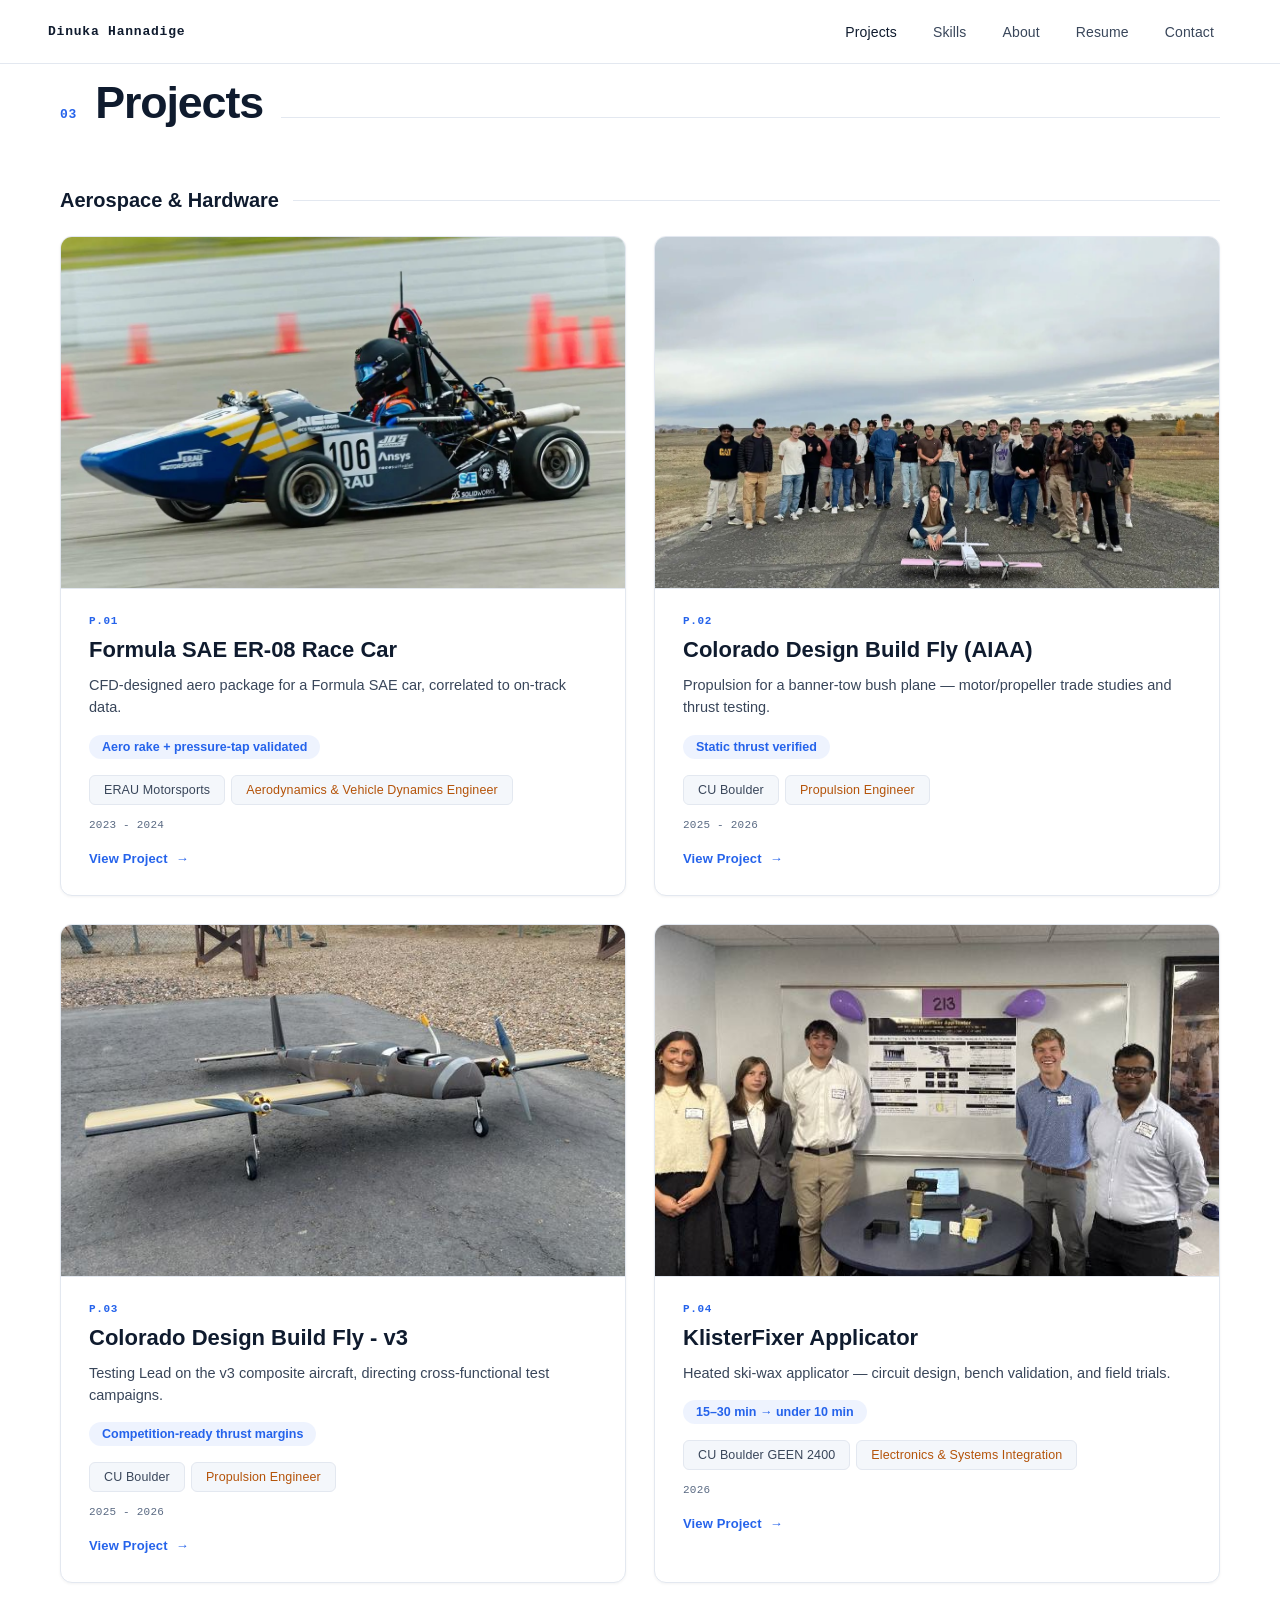
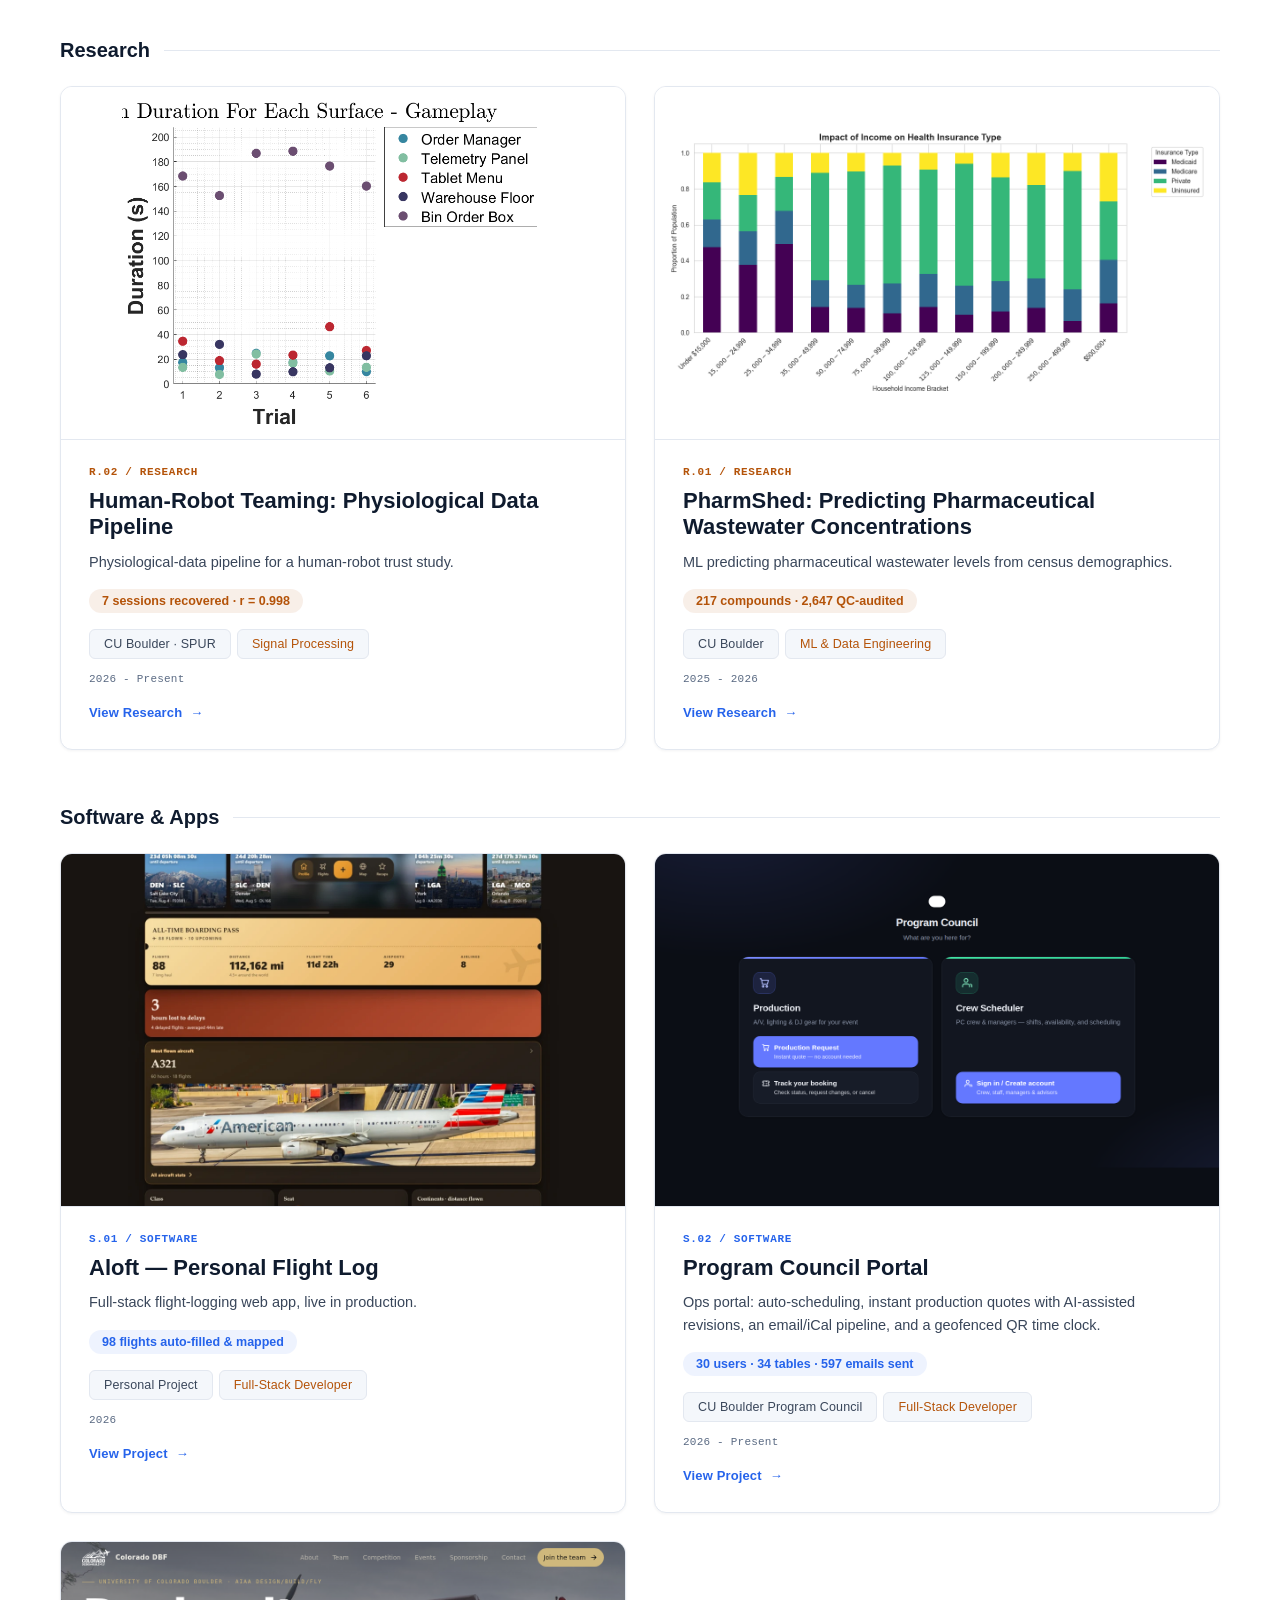
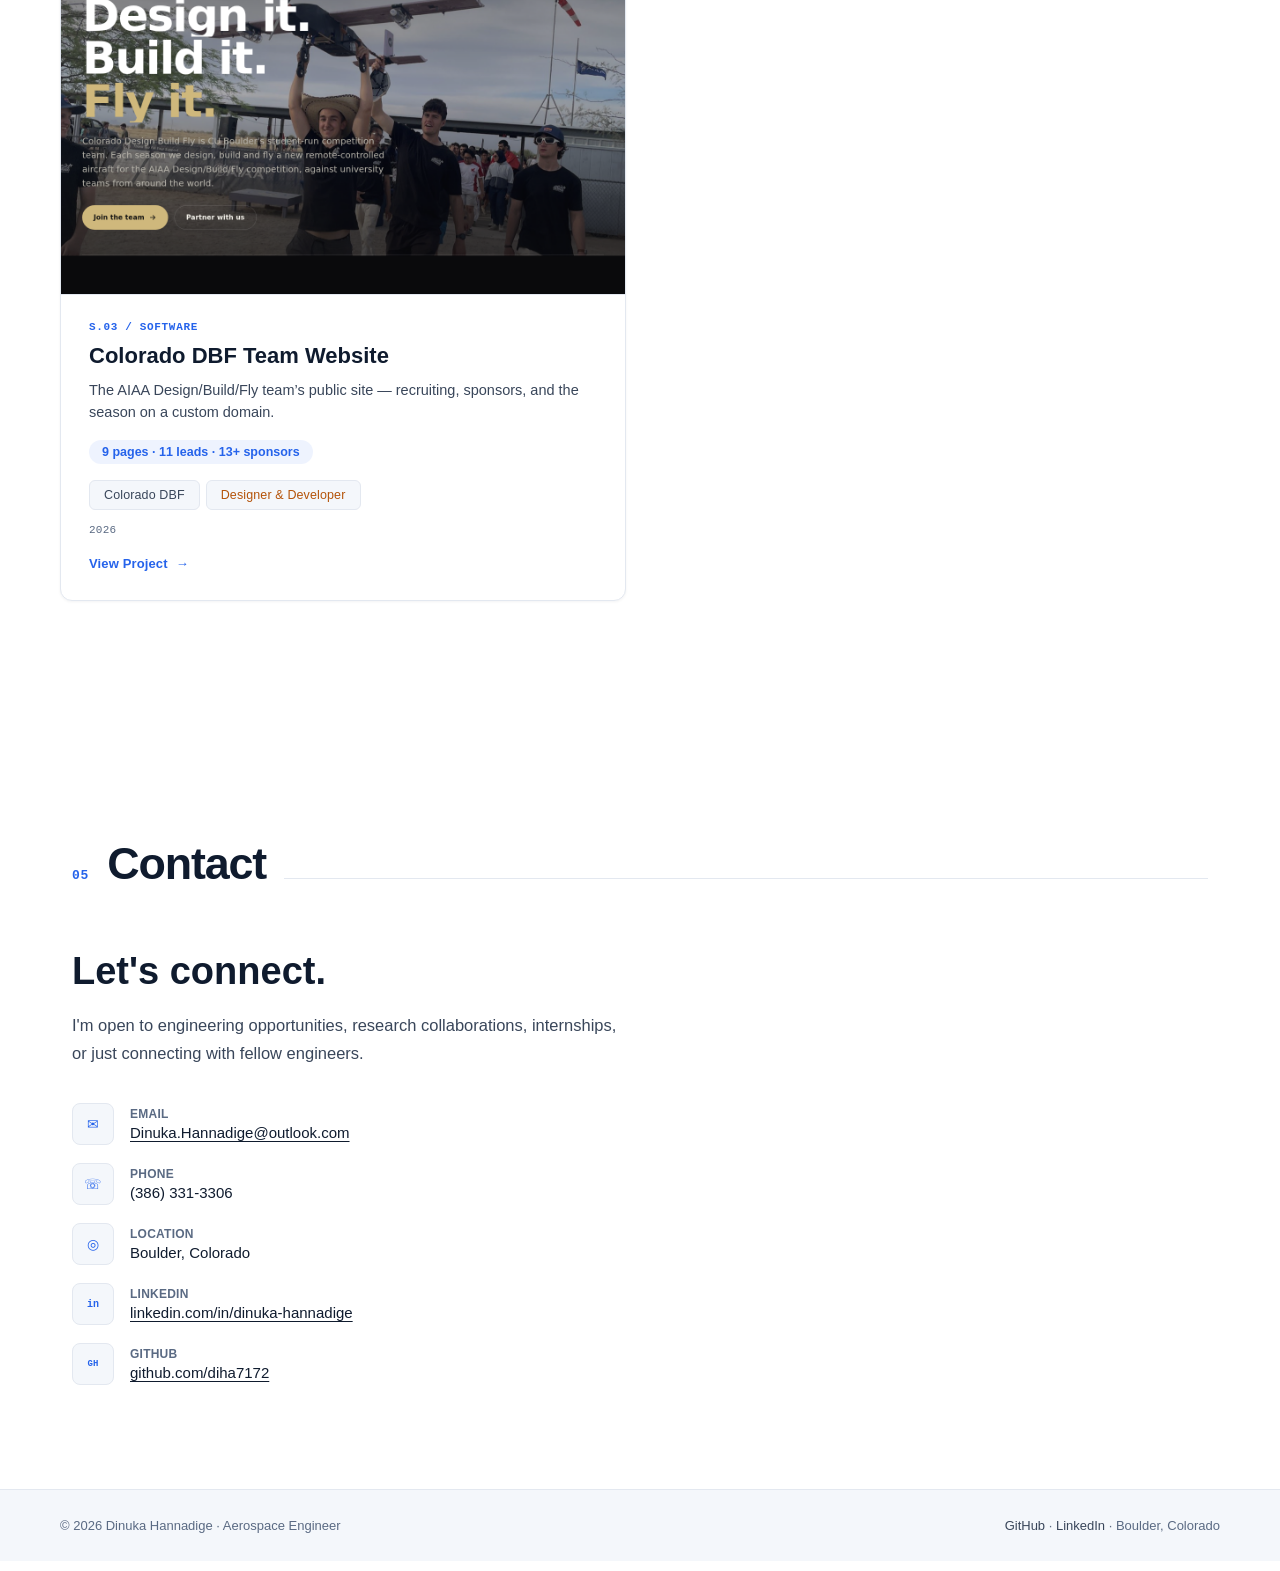
==== commit b8e1ad2f: "Add Colorado DBF website, rewrite PC Portal, fix bullet layout + broken link New project (S.03): the" ====
--- a/projects.html
+++ b/projects.html
@@ -7,7 +7,7 @@
   <meta name="viewport" content="width=device-width, initial-scale=1.0">
   <title>Projects - Dinuka Hannadige</title>
   <link rel="preconnect" href="https://fonts.googleapis.com"><link href="https://fonts.googleapis.com/css2?family=Space+Mono:wght@400;700&family=Syne:wght@400;700;800&family=DM+Sans:wght@300;400&display=swap" rel="stylesheet">
-  <link rel="stylesheet" href="style.css?v=6">
+  <link rel="stylesheet" href="style.css?v=7">
   
 </head>
 <body>
@@ -120,13 +120,25 @@
   </div>
 </a>
 <a href="projects/crew-scheduler.html" class="proj-card">
-  <div class="proj-card-thumb"><img src="assets/crew/calendar.png" alt="Program Council Crew Scheduler" loading="lazy"></div>
+  <div class="proj-card-thumb"><img src="assets/crew/portal-hub.png" width="1280" height="800" alt="Program Council Portal hub" loading="lazy"></div>
   <div class="proj-card-body">
     <div class="proj-card-num">S.02 / Software</div>
-    <div class="proj-card-title">Program Council Crew Scheduler</div>
-    <div class="proj-card-desc">Staff-scheduling platform with availability, swaps &amp; notifications.</div>
-    <div class="proj-card-metric">10 users · 3 roles</div>
+    <div class="proj-card-title">Program Council Portal</div>
+    <div class="proj-card-desc">Ops portal: auto-scheduling, instant production quotes with AI-assisted revisions, an email/iCal pipeline, and a geofenced QR time clock.</div>
+    <div class="proj-card-metric">30 users · 34 tables · 597 emails sent</div>
     <div class="proj-card-tags"><span class="tag">CU Boulder Program Council</span><span class="tag" style="color:var(--accent2)">Full-Stack Developer</span></div>
+    <div class="proj-card-year">2026 - Present</div>
+    <div class="proj-card-cta">View Project</div>
+  </div>
+</a>
+<a href="projects/coloradodbf.html" class="proj-card">
+  <div class="proj-card-thumb"><img src="assets/dbf-site/home.png" width="1280" height="800" alt="Colorado DBF team website home page" loading="lazy"></div>
+  <div class="proj-card-body">
+    <div class="proj-card-num">S.03 / Software</div>
+    <div class="proj-card-title">Colorado DBF Team Website</div>
+    <div class="proj-card-desc">The AIAA Design/Build/Fly team&rsquo;s public site &mdash; recruiting, sponsors, and the season on a custom domain.</div>
+    <div class="proj-card-metric">9 pages · 11 leads · 13+ sponsors</div>
+    <div class="proj-card-tags"><span class="tag">Colorado DBF</span><span class="tag" style="color:var(--accent2)">Designer &amp; Developer</span></div>
     <div class="proj-card-year">2026</div>
     <div class="proj-card-cta">View Project</div>
   </div>
--- a/style.css
+++ b/style.css
@@ -270,8 +270,8 @@
 .feat-label{font-family:"DM Sans",sans-serif;font-weight:700;font-size:12.5px;color:var(--muted);letter-spacing:.03em;text-transform:uppercase;margin-bottom:9px}
 .feat-block>p{font-size:16px;line-height:1.7;color:var(--dim)}
 .feat-list{list-style:none;display:flex;flex-direction:column;gap:12px;max-width:64ch}
-.feat-list li{font-size:15.5px;line-height:1.65;color:var(--dim);display:flex;gap:14px;align-items:baseline}
-.feat-list li::before{content:"→";color:var(--accent);font-family:"Space Mono",monospace;font-size:12px;flex-shrink:0}
+.feat-list li{font-size:15.5px;line-height:1.65;color:var(--dim);position:relative;padding-left:26px}
+.feat-list li::before{content:"→";position:absolute;left:0;top:1px;color:var(--accent);font-family:"Space Mono",monospace;font-size:12px}
 .feat-list li strong{color:var(--text)}
 .feat-outcome{padding:20px 24px;border:1px solid var(--border);border-left:3px solid var(--accent);border-radius:0 8px 8px 0;background:var(--bg)}
 .feat-alt .feat-outcome{background:var(--card)}
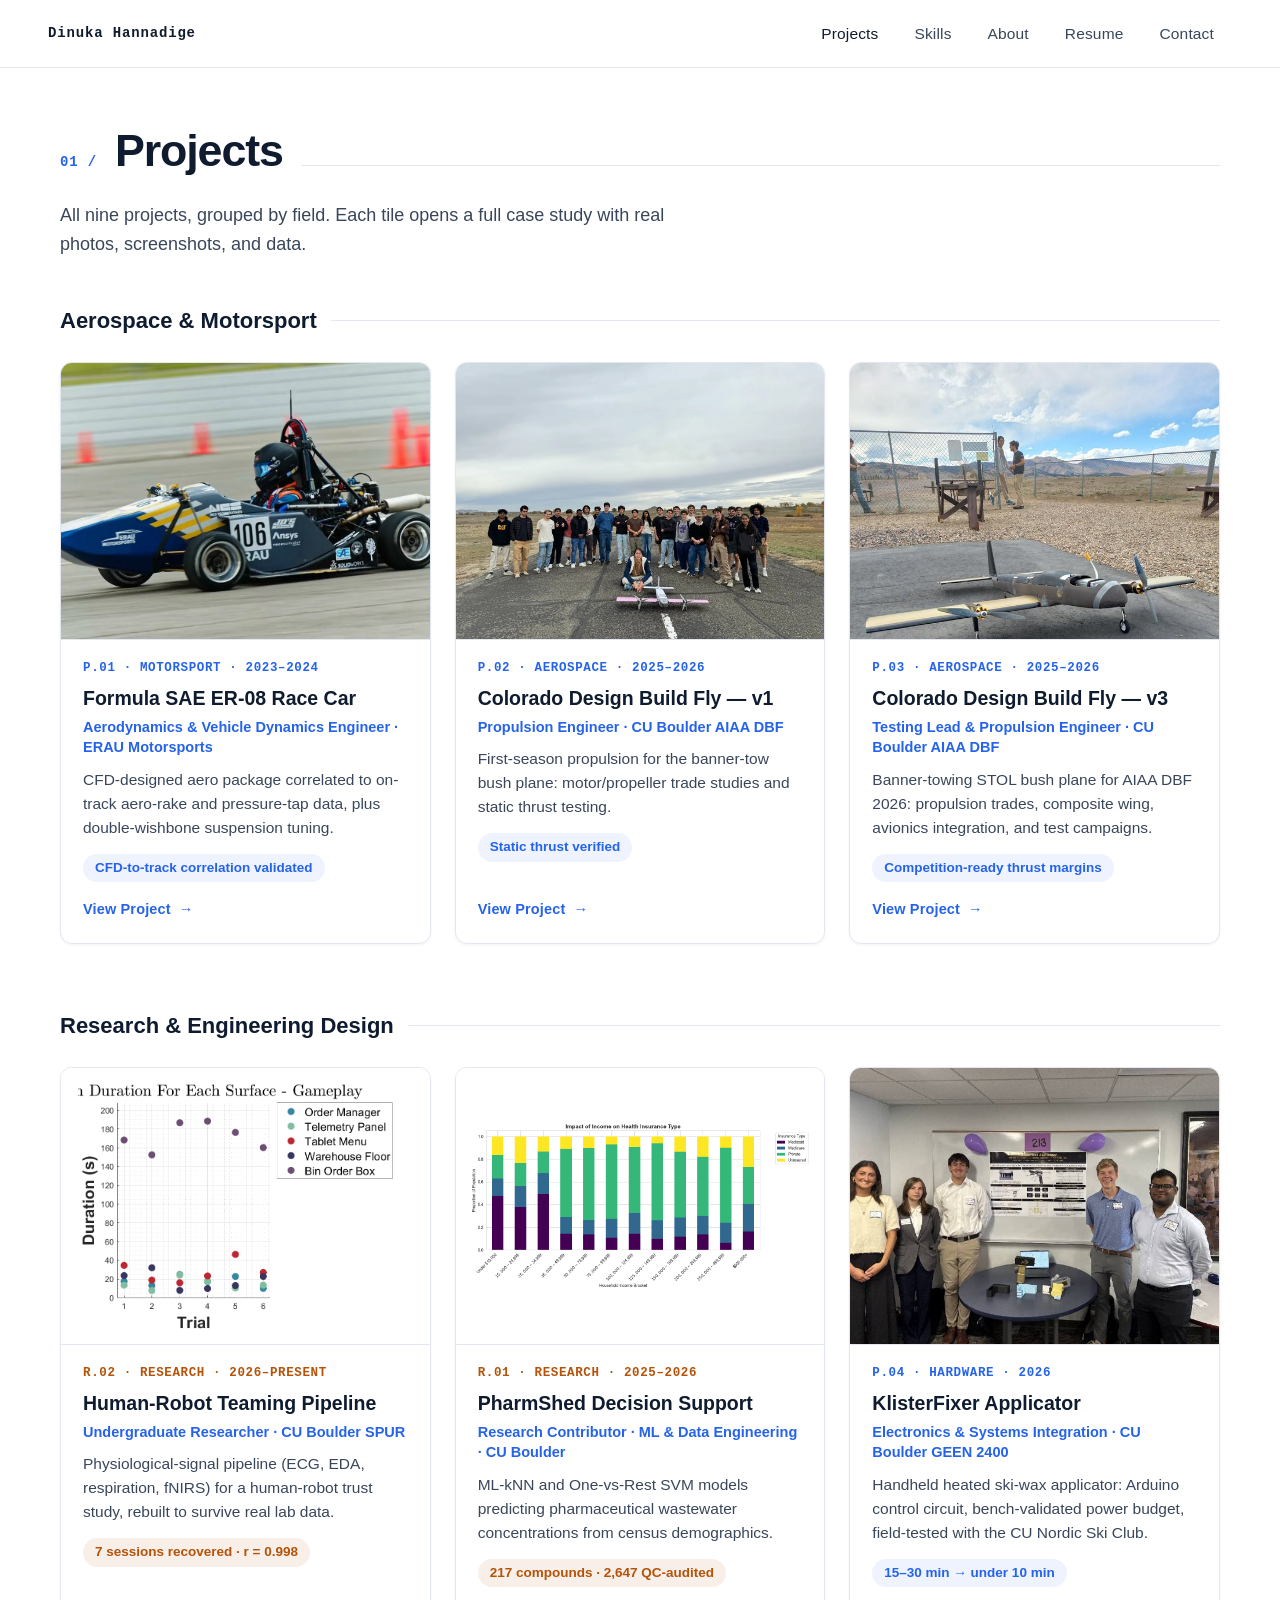
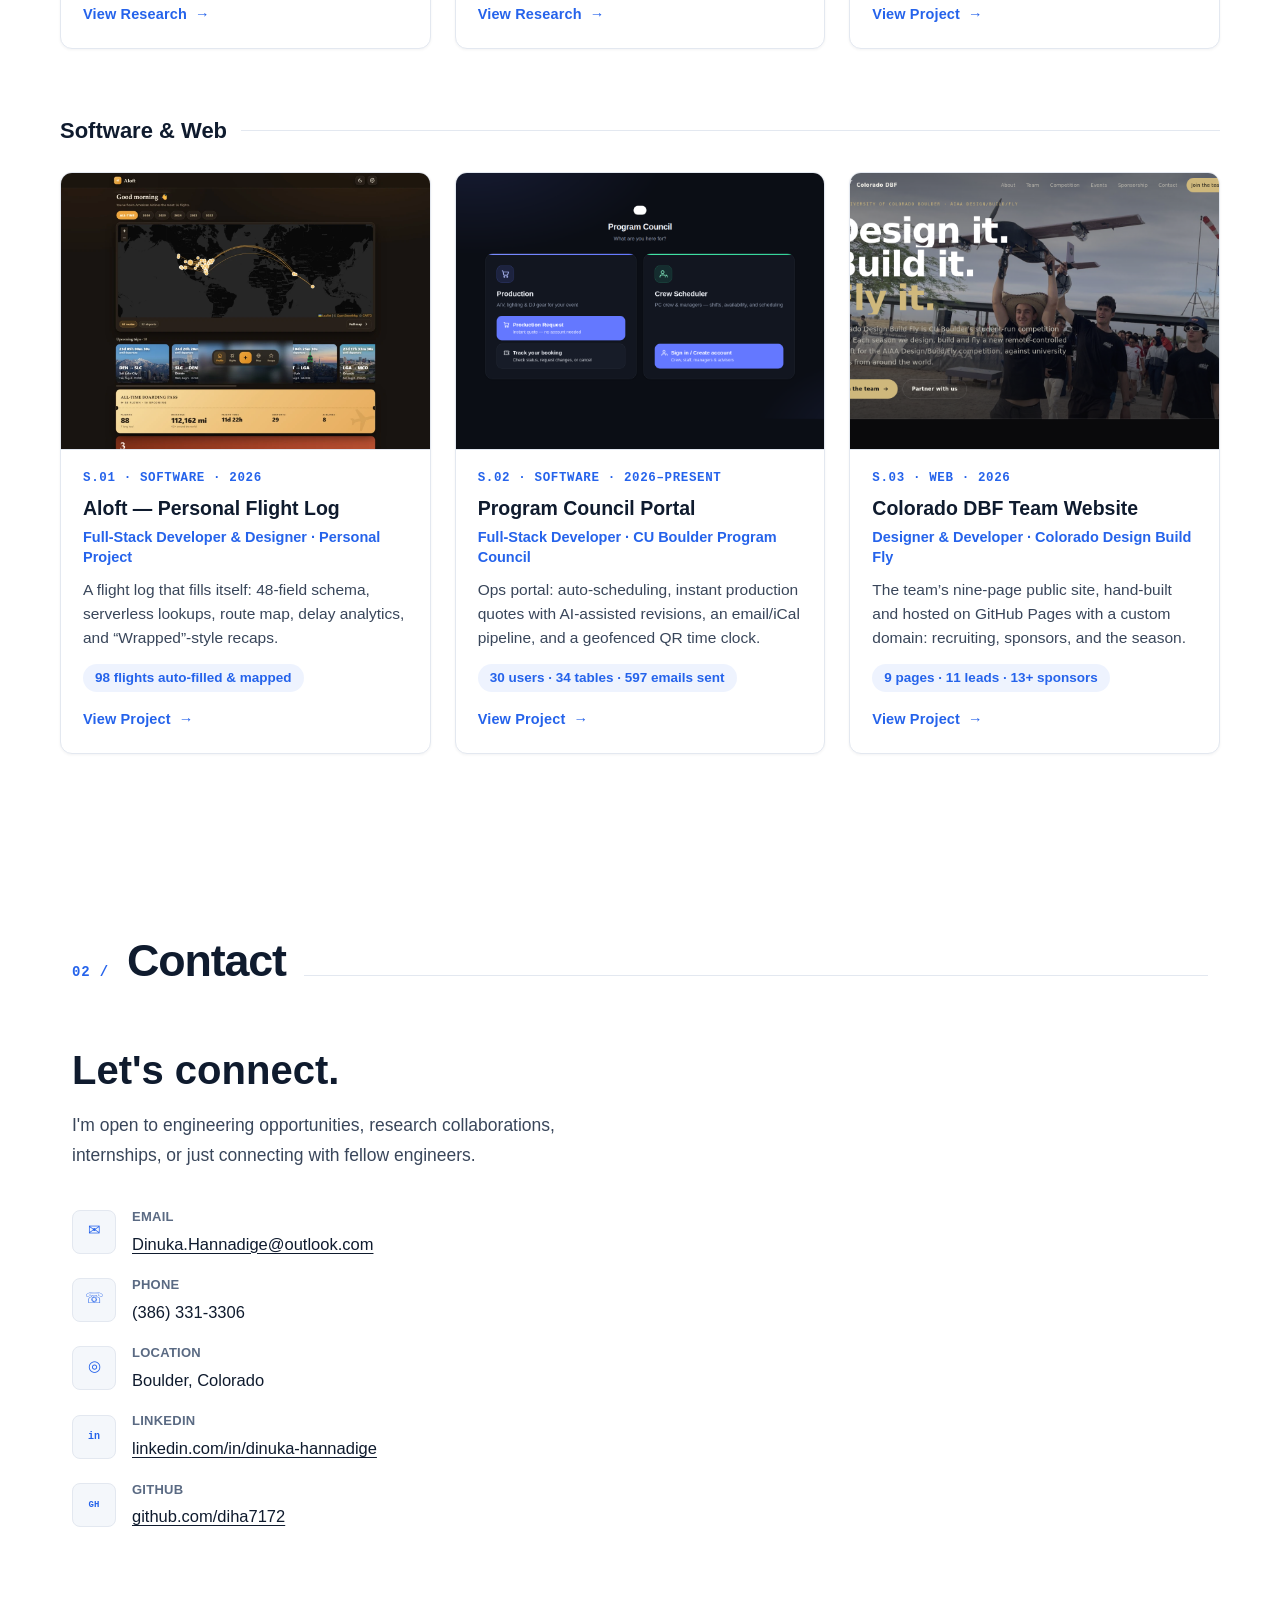
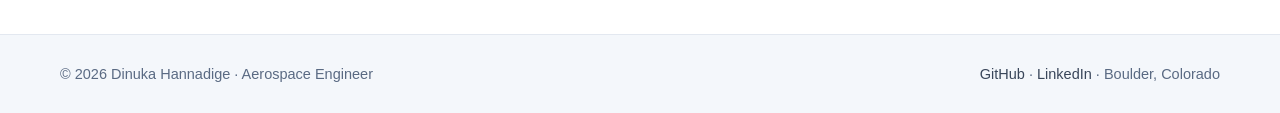
==== commit 5c1105a7: "Rebuild home as a project-tile highlights reel, enlarge type, fix mobile nav overlap - Home: replace" ====
--- a/projects.html
+++ b/projects.html
@@ -7,8 +7,7 @@
   <meta name="viewport" content="width=device-width, initial-scale=1.0">
   <title>Projects - Dinuka Hannadige</title>
   <link rel="preconnect" href="https://fonts.googleapis.com"><link href="https://fonts.googleapis.com/css2?family=Space+Mono:wght@400;700&family=Syne:wght@400;700;800&family=DM+Sans:wght@300;400&display=swap" rel="stylesheet">
-  <link rel="stylesheet" href="style.css?v=7">
-  
+  <link rel="stylesheet" href="style.css?v=8">
 </head>
 <body>
 <nav>
@@ -18,128 +17,123 @@
 
 <section class="projects-page" id="projects">
   <div class="section-header">
-    <span class="section-num">03</span>
+    <span class="section-num">01 /</span>
     <h1 class="section-title">Projects</h1>
     <div class="section-line"></div>
   </div>
-    <div class="projects-group">
-    <div class="projects-group-title">Aerospace &amp; Hardware</div>
+  <p class="section-lede">All nine projects, grouped by field. Each tile opens a full case study with real photos, screenshots, and data.</p>
+
+  <div class="projects-group">
+    <div class="projects-group-title">Aerospace &amp; Motorsport</div>
     <div class="projects-grid">
 <a href="projects/fsae.html" class="proj-card">
-  <div class="proj-card-thumb"><img src="[data-uri]" alt="Formula SAE ER-08 Race Car" loading="lazy"></div>
+  <div class="proj-card-thumb"><img src="assets/photos/fsae.jpg" alt="ERAU ER-08 Formula SAE race car competing on track" loading="lazy"></div>
   <div class="proj-card-body">
-    <div class="proj-card-num">P.01</div>
+    <div class="proj-card-num">P.01 &middot; Motorsport &middot; 2023&ndash;2024</div>
     <div class="proj-card-title">Formula SAE ER-08 Race Car</div>
-    <div class="proj-card-desc">CFD-designed aero package for a Formula SAE car, correlated to on-track data.</div>
-    <div class="proj-card-metric">Aero rake + pressure-tap validated</div>
-    <div class="proj-card-tags"><span class="tag">ERAU Motorsports</span><span class="tag" style="color:var(--accent2)">Aerodynamics & Vehicle Dynamics Engineer</span></div>
-    <div class="proj-card-year">2023 - 2024</div>
+    <div class="proj-card-role">Aerodynamics &amp; Vehicle Dynamics Engineer &middot; ERAU Motorsports</div>
+    <div class="proj-card-desc">CFD-designed aero package correlated to on-track aero-rake and pressure-tap data, plus double-wishbone suspension tuning.</div>
+    <div class="proj-card-metric">CFD-to-track correlation validated</div>
     <div class="proj-card-cta">View Project</div>
   </div>
 </a>
 <a href="projects/dbf-v1.html" class="proj-card">
-  <div class="proj-card-thumb"><img src="[data-uri]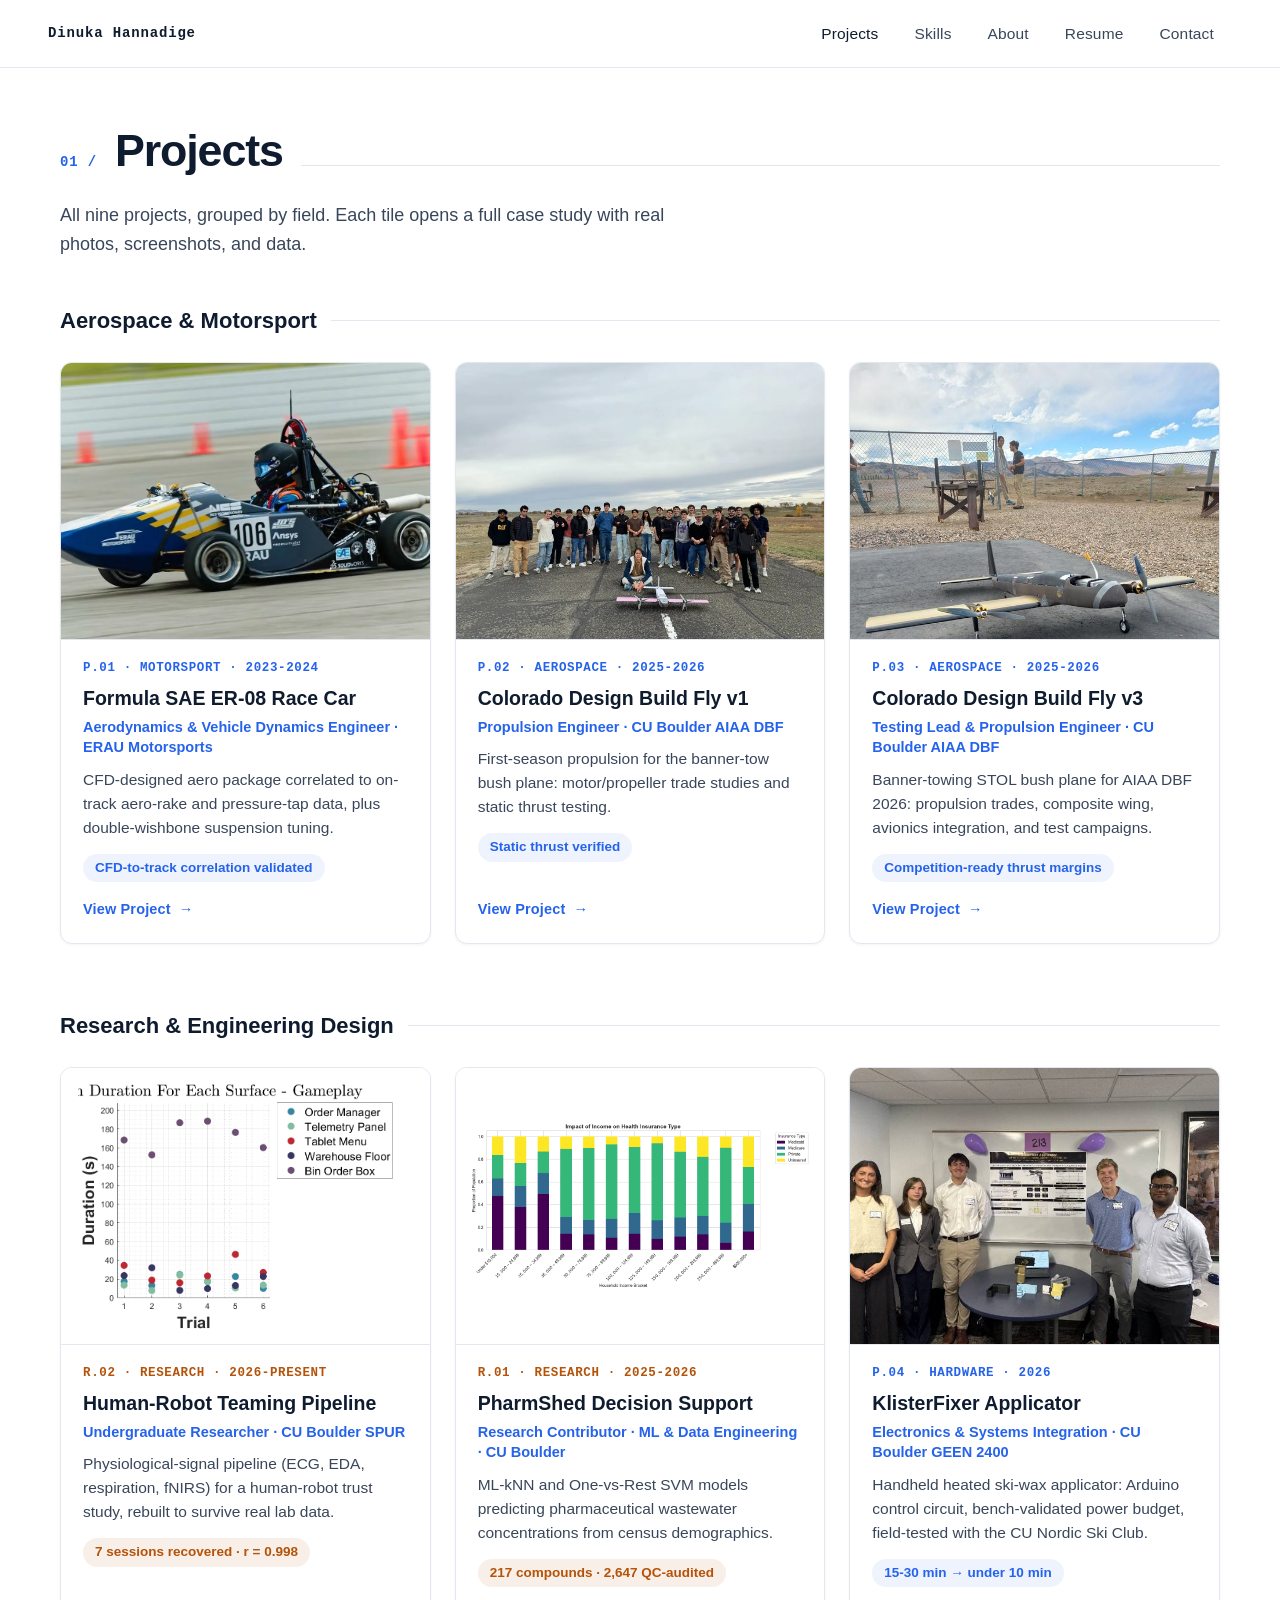
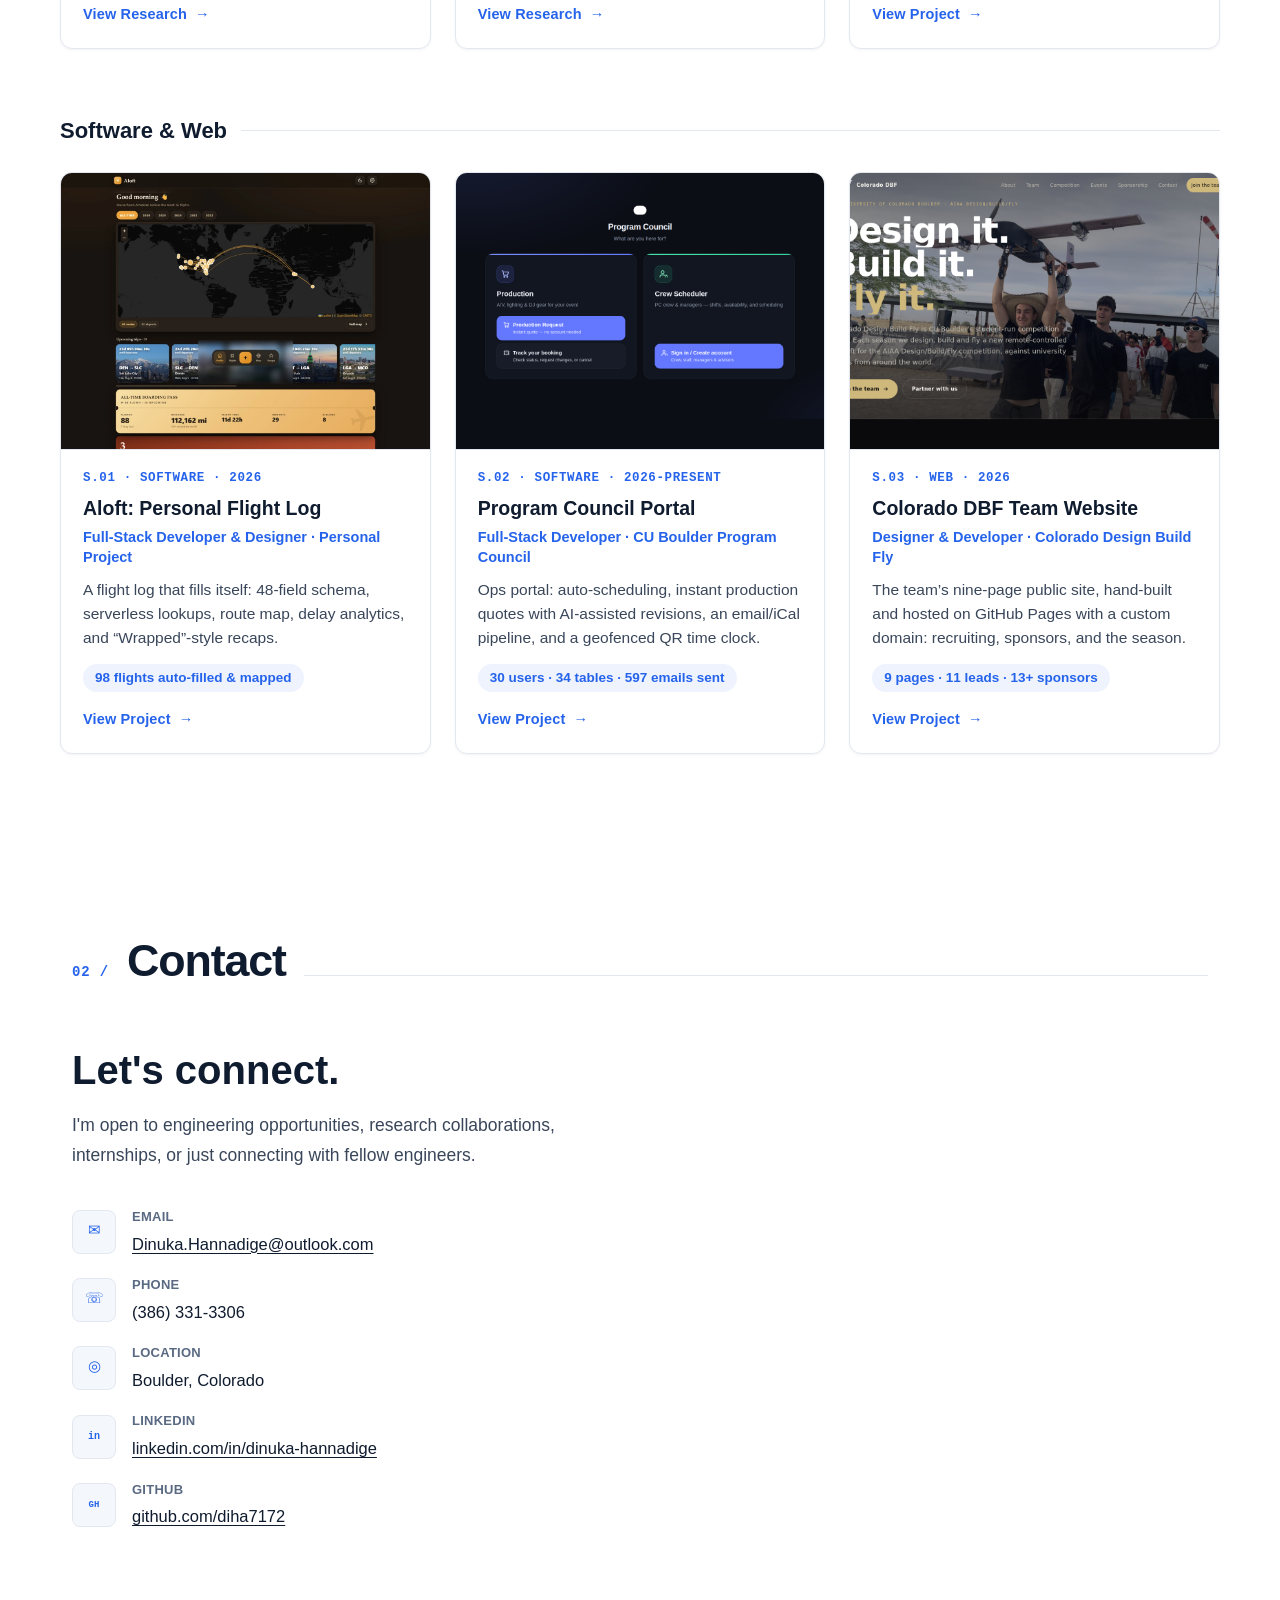
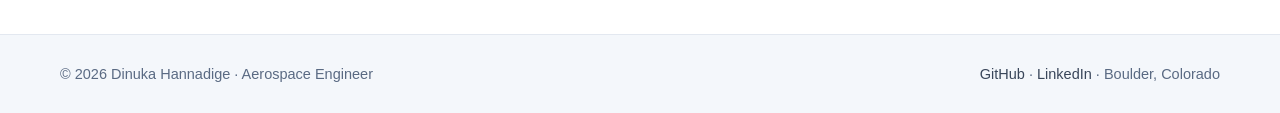
==== commit 1ea5540b: "Remove every em dash from site copy Rewrote each sentence with a comma, colon, parentheses, or a ful" ====
--- a/projects.html
+++ b/projects.html
@@ -29,7 +29,7 @@
 <a href="projects/fsae.html" class="proj-card">
   <div class="proj-card-thumb"><img src="assets/photos/fsae.jpg" alt="ERAU ER-08 Formula SAE race car competing on track" loading="lazy"></div>
   <div class="proj-card-body">
-    <div class="proj-card-num">P.01 &middot; Motorsport &middot; 2023&ndash;2024</div>
+    <div class="proj-card-num">P.01 &middot; Motorsport &middot; 2023-2024</div>
     <div class="proj-card-title">Formula SAE ER-08 Race Car</div>
     <div class="proj-card-role">Aerodynamics &amp; Vehicle Dynamics Engineer &middot; ERAU Motorsports</div>
     <div class="proj-card-desc">CFD-designed aero package correlated to on-track aero-rake and pressure-tap data, plus double-wishbone suspension tuning.</div>
@@ -40,8 +40,8 @@
 <a href="projects/dbf-v1.html" class="proj-card">
   <div class="proj-card-thumb"><img src="assets/photos/dbf-v1.jpg" alt="Colorado DBF team at the airfield after a successful flight" loading="lazy"></div>
   <div class="proj-card-body">
-    <div class="proj-card-num">P.02 &middot; Aerospace &middot; 2025&ndash;2026</div>
-    <div class="proj-card-title">Colorado Design Build Fly &mdash; v1</div>
+    <div class="proj-card-num">P.02 &middot; Aerospace &middot; 2025-2026</div>
+    <div class="proj-card-title">Colorado Design Build Fly v1</div>
     <div class="proj-card-role">Propulsion Engineer &middot; CU Boulder AIAA DBF</div>
     <div class="proj-card-desc">First-season propulsion for the banner-tow bush plane: motor/propeller trade studies and static thrust testing.</div>
     <div class="proj-card-metric">Static thrust verified</div>
@@ -51,8 +51,8 @@
 <a href="projects/dbf-v3.html" class="proj-card">
   <div class="proj-card-thumb"><img src="assets/photos/dbf-v3.jpg" alt="Colorado Design Build Fly v3 composite aircraft" loading="lazy"></div>
   <div class="proj-card-body">
-    <div class="proj-card-num">P.03 &middot; Aerospace &middot; 2025&ndash;2026</div>
-    <div class="proj-card-title">Colorado Design Build Fly &mdash; v3</div>
+    <div class="proj-card-num">P.03 &middot; Aerospace &middot; 2025-2026</div>
+    <div class="proj-card-title">Colorado Design Build Fly v3</div>
     <div class="proj-card-role">Testing Lead &amp; Propulsion Engineer &middot; CU Boulder AIAA DBF</div>
     <div class="proj-card-desc">Banner-towing STOL bush plane for AIAA DBF 2026: propulsion trades, composite wing, avionics integration, and test campaigns.</div>
     <div class="proj-card-metric">Competition-ready thrust margins</div>
@@ -68,7 +68,7 @@
 <a href="projects/human-robot-teaming.html" class="proj-card">
   <div class="proj-card-thumb chart"><img src="assets/hrt/eye-fixation.png" width="875" height="656" alt="Human-Robot Teaming research: eye-tracking fixation-by-surface analysis" loading="lazy"></div>
   <div class="proj-card-body">
-    <div class="proj-card-num" style="color:var(--accent2)">R.02 &middot; Research &middot; 2026&ndash;Present</div>
+    <div class="proj-card-num" style="color:var(--accent2)">R.02 &middot; Research &middot; 2026-Present</div>
     <div class="proj-card-title">Human-Robot Teaming Pipeline</div>
     <div class="proj-card-role">Undergraduate Researcher &middot; CU Boulder SPUR</div>
     <div class="proj-card-desc">Physiological-signal pipeline (ECG, EDA, respiration, fNIRS) for a human-robot trust study, rebuilt to survive real lab data.</div>
@@ -79,7 +79,7 @@
 <a href="projects/pharmshed.html" class="proj-card">
   <div class="proj-card-thumb chart"><img src="assets/pharmshed/graph_insurance_income.png" width="1200" height="600" alt="PharmShed research figure: household income vs. health-insurance-type stacked-bar analysis" loading="lazy"></div>
   <div class="proj-card-body">
-    <div class="proj-card-num" style="color:var(--accent2)">R.01 &middot; Research &middot; 2025&ndash;2026</div>
+    <div class="proj-card-num" style="color:var(--accent2)">R.01 &middot; Research &middot; 2025-2026</div>
     <div class="proj-card-title">PharmShed Decision Support</div>
     <div class="proj-card-role">Research Contributor &middot; ML &amp; Data Engineering &middot; CU Boulder</div>
     <div class="proj-card-desc">ML-kNN and One-vs-Rest SVM models predicting pharmaceutical wastewater concentrations from census demographics.</div>
@@ -94,7 +94,7 @@
     <div class="proj-card-title">KlisterFixer Applicator</div>
     <div class="proj-card-role">Electronics &amp; Systems Integration &middot; CU Boulder GEEN 2400</div>
     <div class="proj-card-desc">Handheld heated ski-wax applicator: Arduino control circuit, bench-validated power budget, field-tested with the CU Nordic Ski Club.</div>
-    <div class="proj-card-metric">15&ndash;30 min &rarr; under 10 min</div>
+    <div class="proj-card-metric">15-30 min &rarr; under 10 min</div>
     <div class="proj-card-cta">View Project</div>
   </div>
 </a>
@@ -108,7 +108,7 @@
   <div class="proj-card-thumb"><img src="assets/aloft/dashboard.webp" width="1274" height="2000" alt="Aloft personal flight log dashboard" loading="lazy"></div>
   <div class="proj-card-body">
     <div class="proj-card-num">S.01 &middot; Software &middot; 2026</div>
-    <div class="proj-card-title">Aloft &mdash; Personal Flight Log</div>
+    <div class="proj-card-title">Aloft: Personal Flight Log</div>
     <div class="proj-card-role">Full-Stack Developer &amp; Designer &middot; Personal Project</div>
     <div class="proj-card-desc">A flight log that fills itself: 48-field schema, serverless lookups, route map, delay analytics, and &ldquo;Wrapped&rdquo;-style recaps.</div>
     <div class="proj-card-metric">98 flights auto-filled &amp; mapped</div>
@@ -118,7 +118,7 @@
 <a href="projects/crew-scheduler.html" class="proj-card">
   <div class="proj-card-thumb"><img src="assets/crew/portal-hub.png" width="1280" height="800" alt="Program Council Portal hub" loading="lazy"></div>
   <div class="proj-card-body">
-    <div class="proj-card-num">S.02 &middot; Software &middot; 2026&ndash;Present</div>
+    <div class="proj-card-num">S.02 &middot; Software &middot; 2026-Present</div>
     <div class="proj-card-title">Program Council Portal</div>
     <div class="proj-card-role">Full-Stack Developer &middot; CU Boulder Program Council</div>
     <div class="proj-card-desc">Ops portal: auto-scheduling, instant production quotes with AI-assisted revisions, an email/iCal pipeline, and a geofenced QR time clock.</div>
--- a/style.css
+++ b/style.css
@@ -21,7 +21,7 @@
 .hero-tag::before{content:"";display:block;width:28px;height:2px;background:var(--accent);flex-shrink:0}
 .hero-name{font-family:"Syne",sans-serif;font-size:clamp(56px,6.6vw,96px);font-weight:800;line-height:1;letter-spacing:-.04em;margin-bottom:22px;opacity:0;animation:fadeUp .7s .2s ease both;color:var(--text)}
 .hero-name .blue{background:linear-gradient(135deg,#2563eb 0%,#4f87fa 100%);-webkit-background-clip:text;-webkit-text-fill-color:transparent;background-clip:text}
-/* Plain-language positioning line — the single most important recruiter fact */
+/* Plain-language positioning line: the single most important recruiter fact */
 .hero-lede{font-size:21px;line-height:1.5;color:var(--dim);max-width:32ch;margin-bottom:34px;opacity:0;animation:fadeUp .7s .32s ease both}
 .hero-lede strong{color:var(--text);font-weight:600}
 .hero-ctas{display:flex;gap:14px;flex-wrap:wrap;opacity:0;animation:fadeUp .7s .5s ease both}
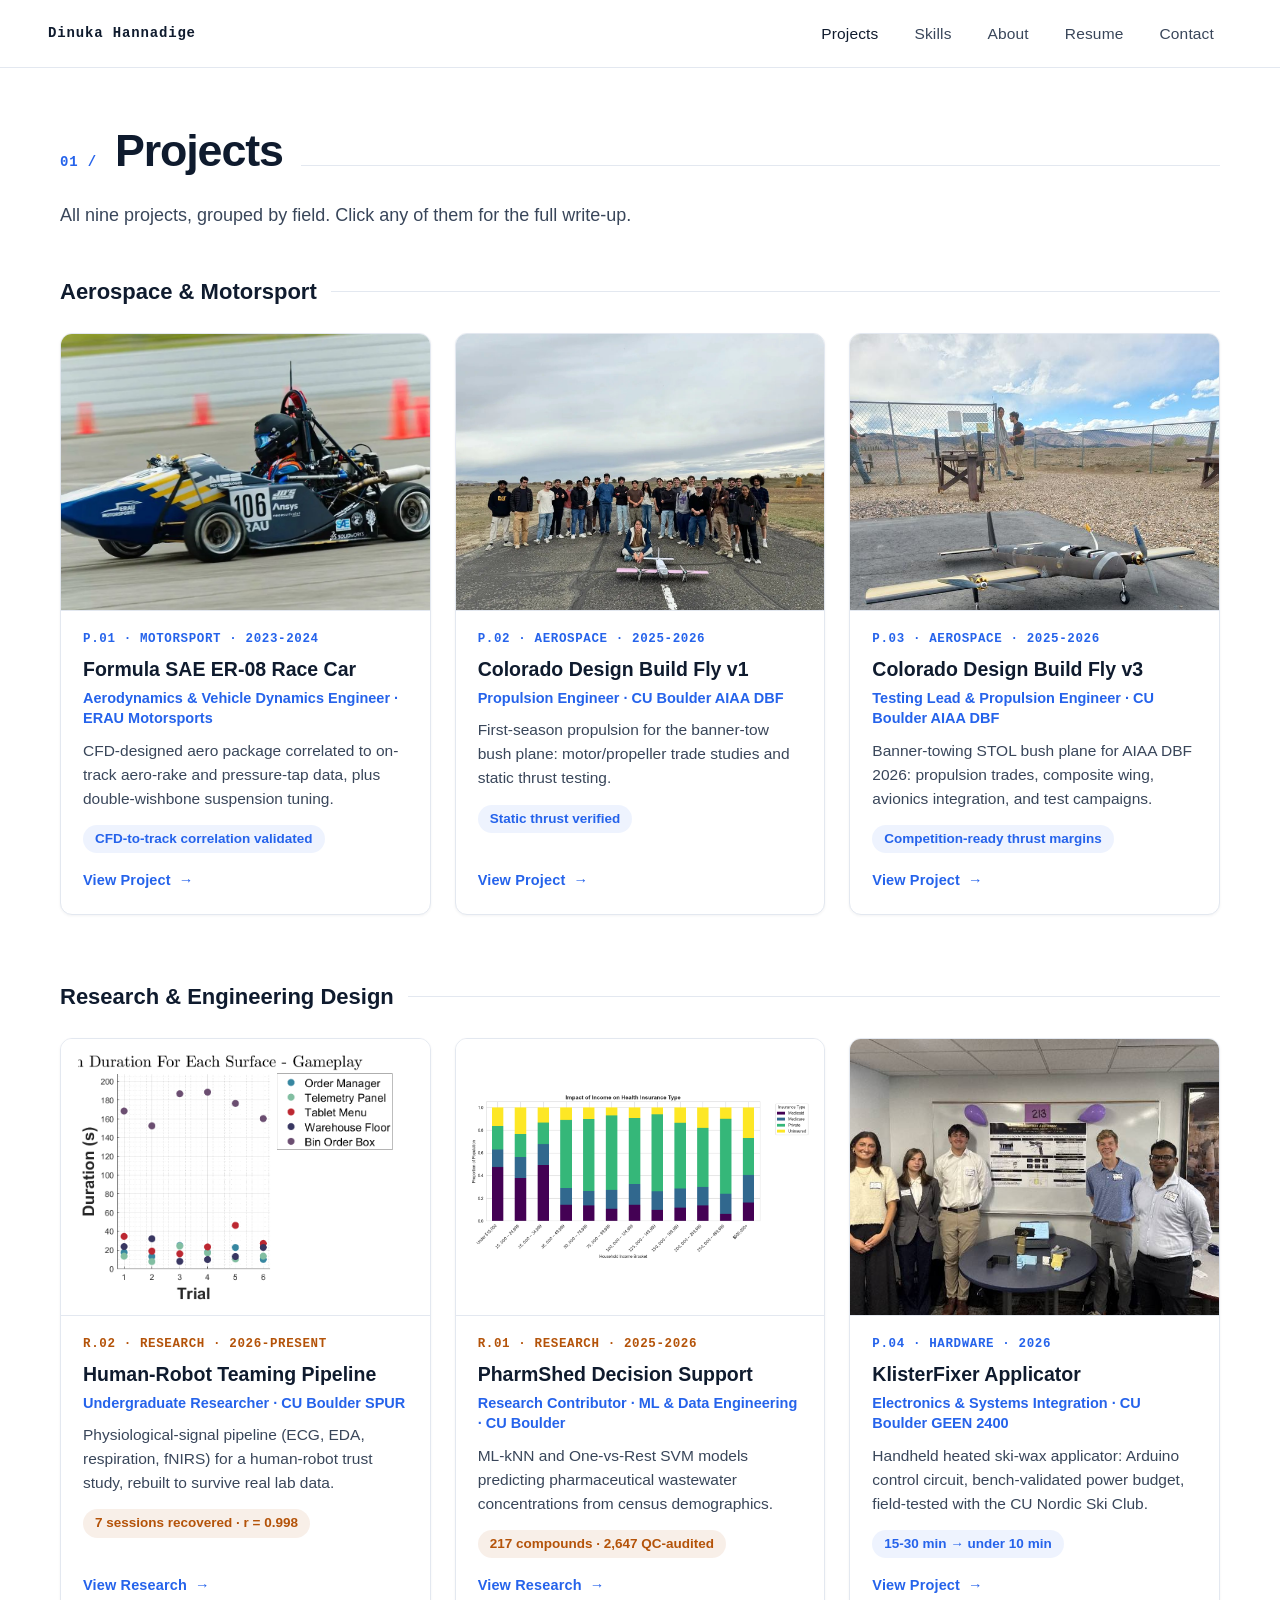
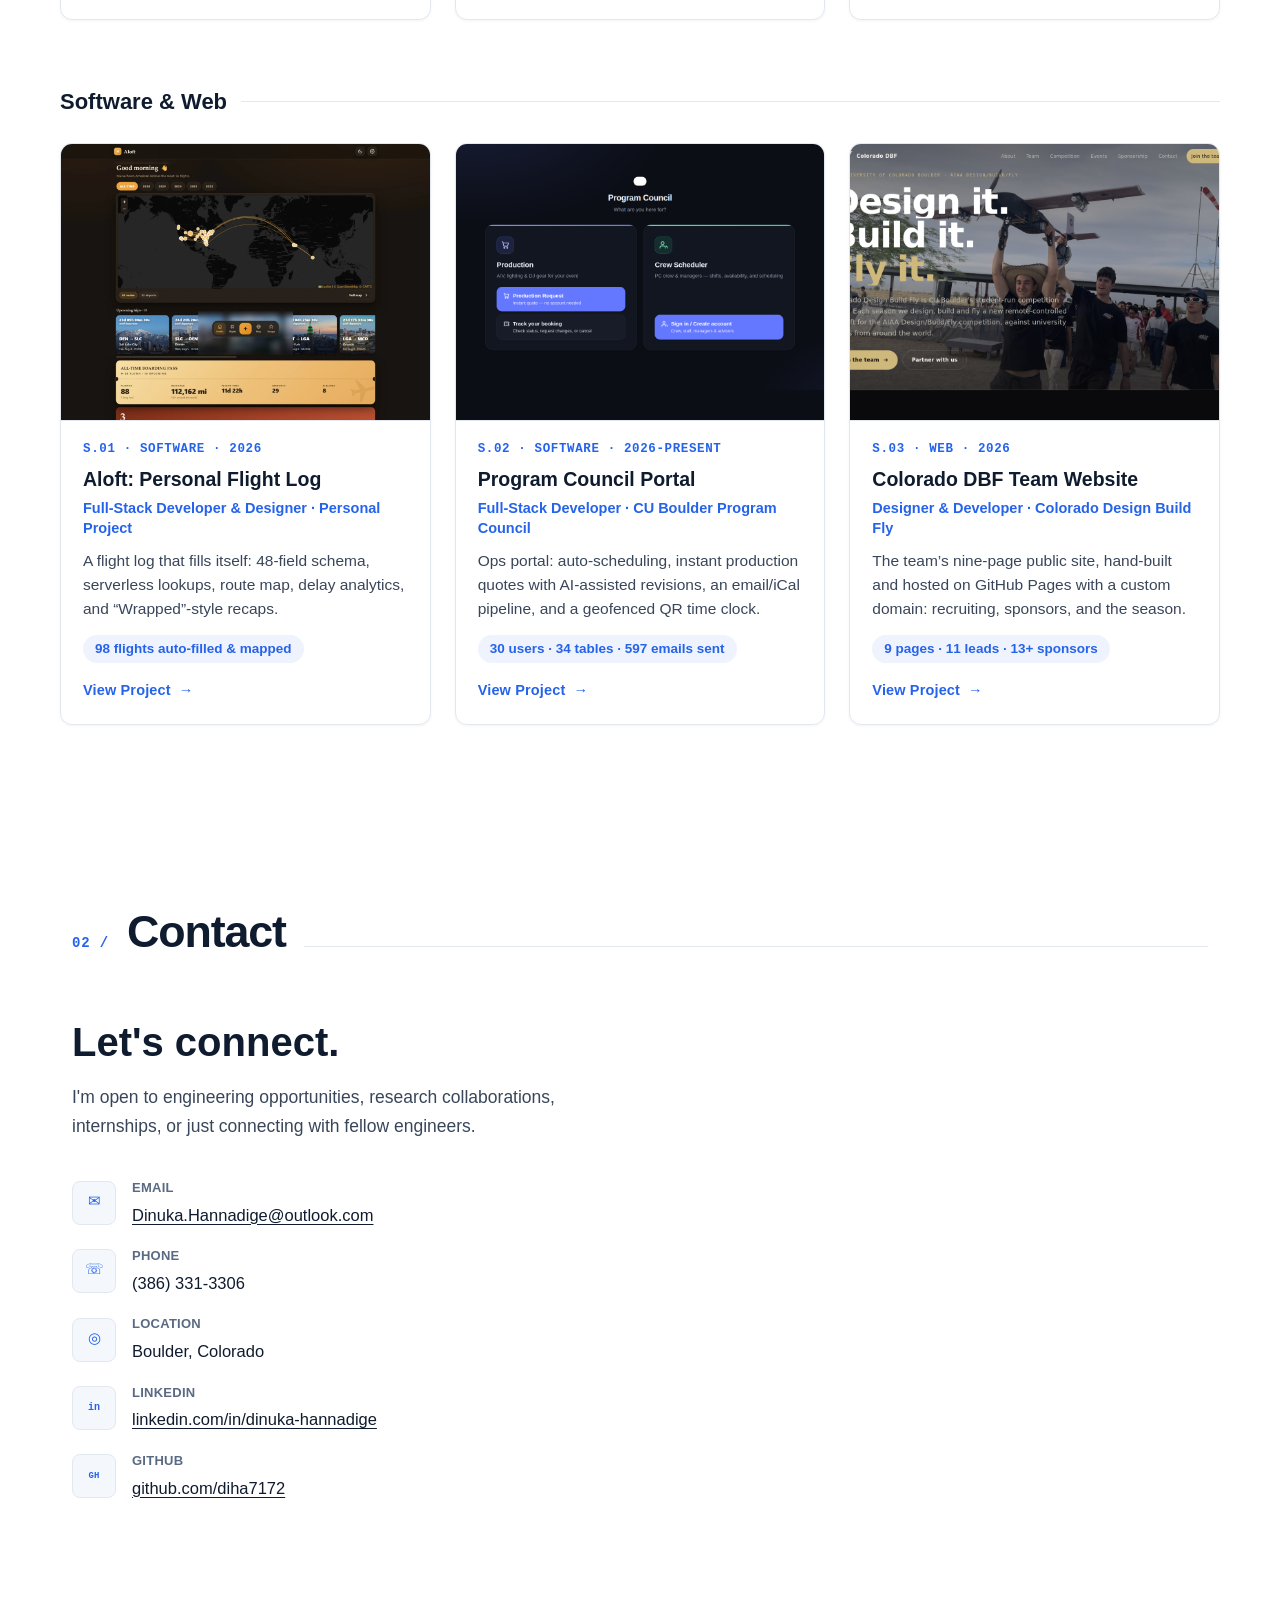
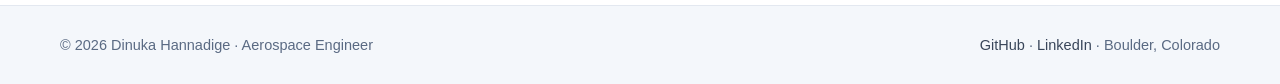
==== commit 194da069: "Extract the remaining 16 inline photos to files and drop data: from CSP The four hardware detail pag" ====
--- a/projects.html
+++ b/projects.html
@@ -2,7 +2,7 @@
 <html lang="en">
 <head>
   <meta charset="UTF-8">
-  <meta http-equiv="Content-Security-Policy" content="default-src 'self'; img-src 'self' data:; style-src 'self' 'unsafe-inline' https://fonts.googleapis.com; font-src 'self' https://fonts.gstatic.com; script-src 'self' 'unsafe-inline'; object-src 'self'; base-uri 'self'; form-action 'none'">
+  <meta http-equiv="Content-Security-Policy" content="default-src 'self'; img-src 'self'; style-src 'self' 'unsafe-inline' https://fonts.googleapis.com; font-src 'self' https://fonts.gstatic.com; script-src 'self' 'unsafe-inline'; object-src 'self'; base-uri 'self'; form-action 'none'">
   <meta name="referrer" content="strict-origin-when-cross-origin">
   <meta name="viewport" content="width=device-width, initial-scale=1.0">
   <title>Projects - Dinuka Hannadige</title>
@@ -21,7 +21,7 @@
     <h1 class="section-title">Projects</h1>
     <div class="section-line"></div>
   </div>
-  <p class="section-lede">All nine projects, grouped by field. Each tile opens a full case study with real photos, screenshots, and data.</p>
+  <p class="section-lede">All nine projects, grouped by field. Click any of them for the full write-up.</p>
 
   <div class="projects-group">
     <div class="projects-group-title">Aerospace &amp; Motorsport</div>
